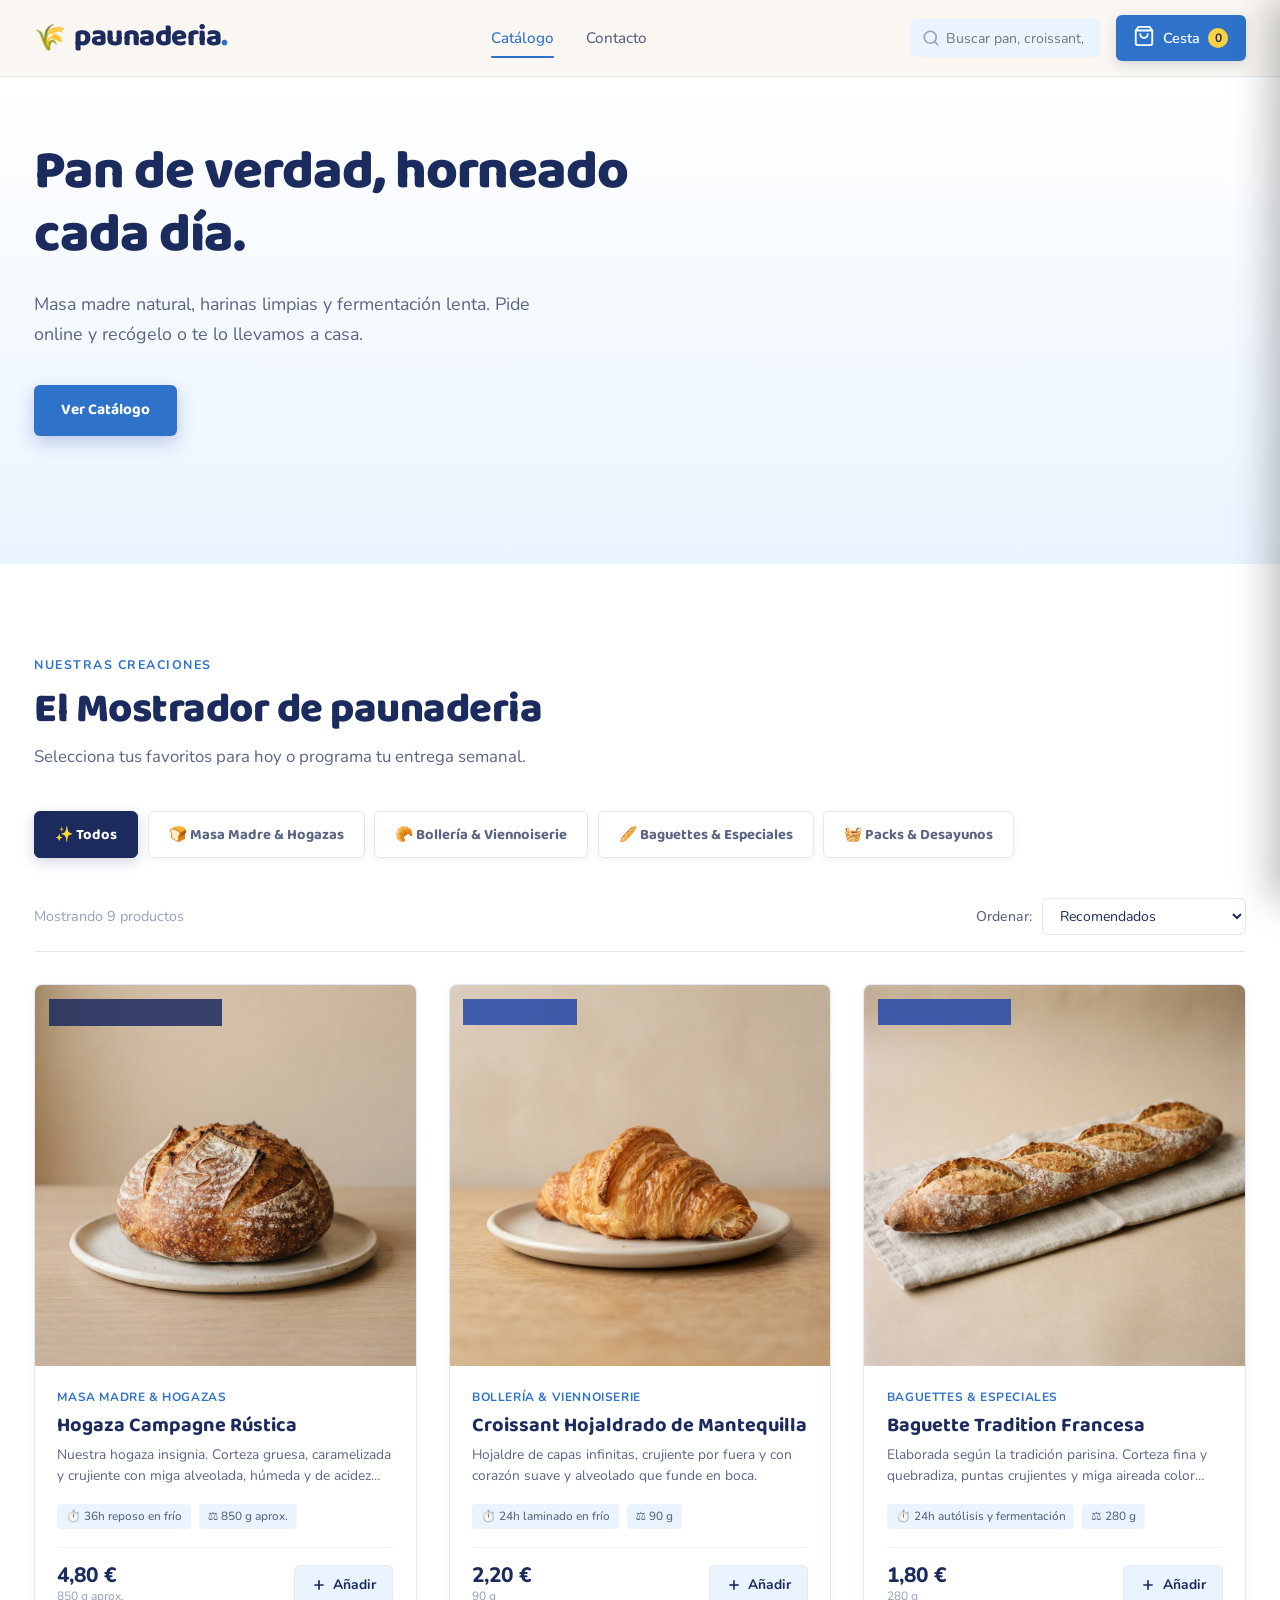
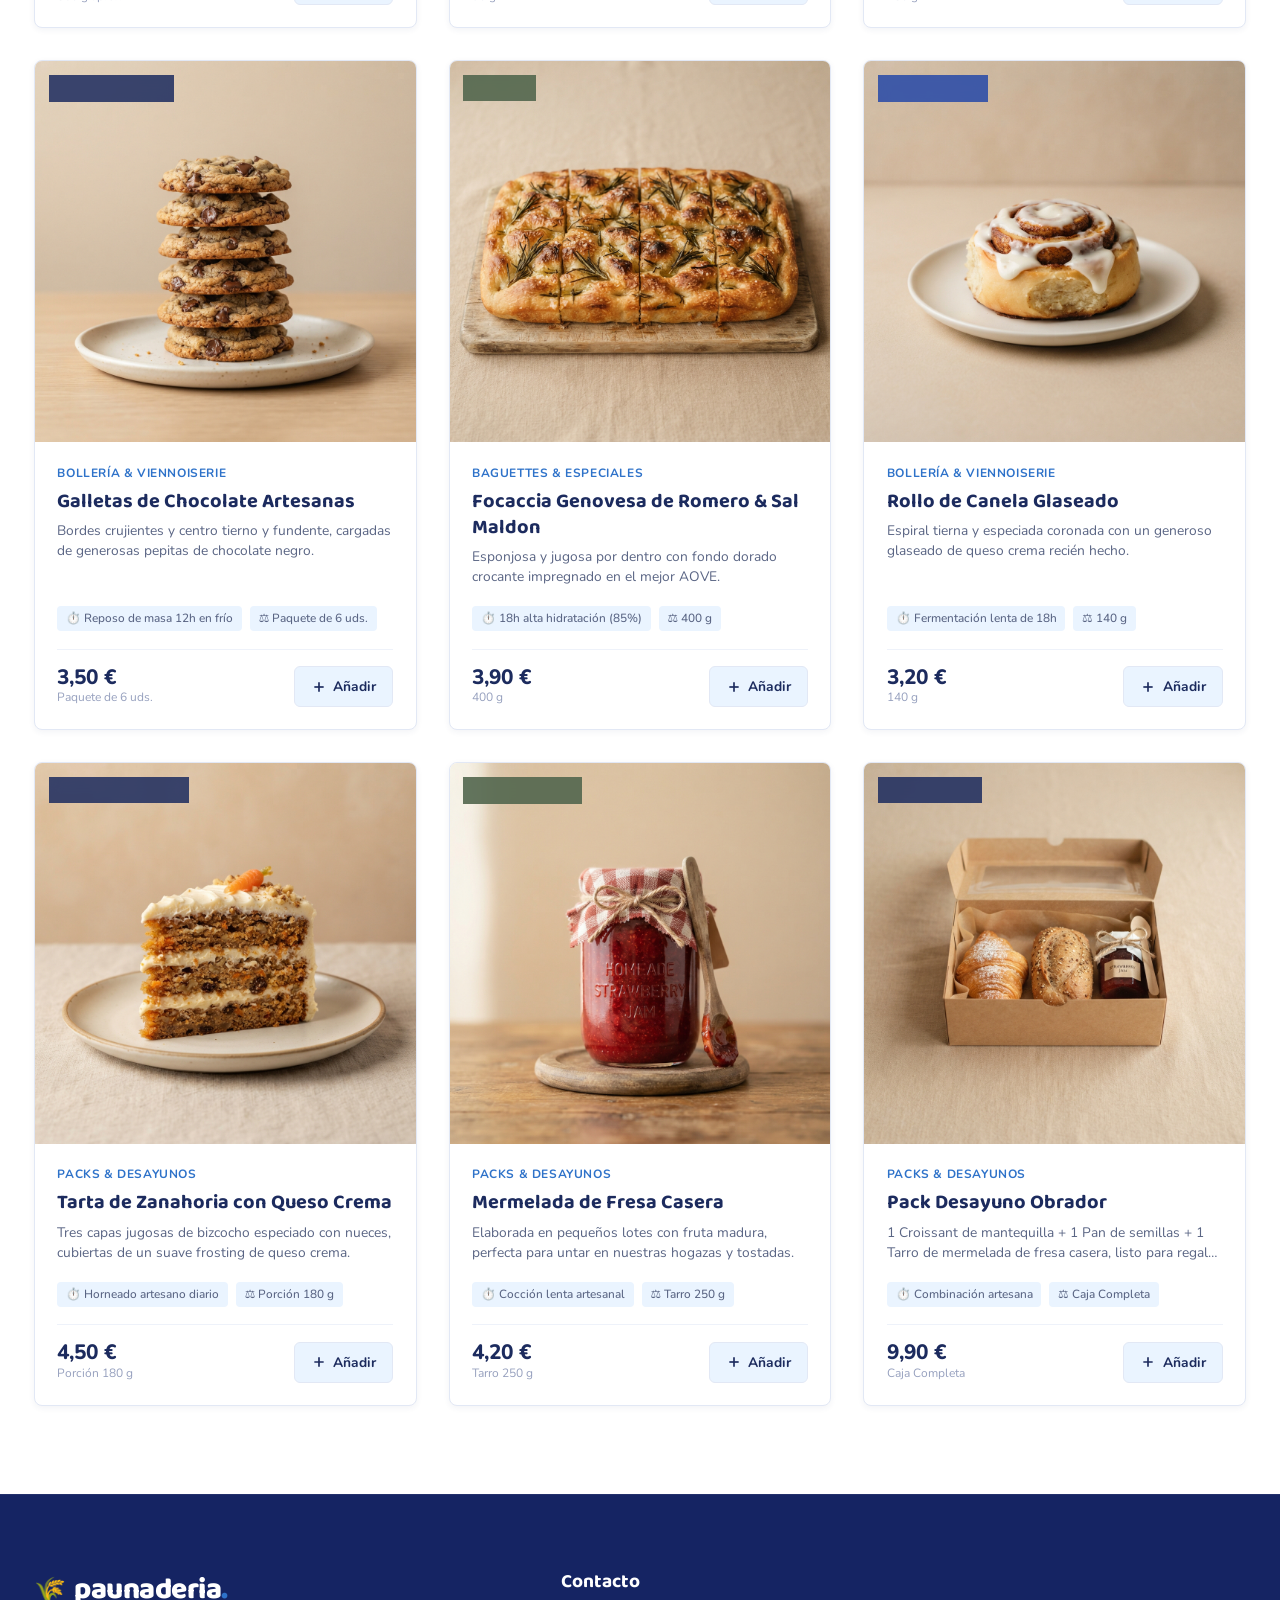
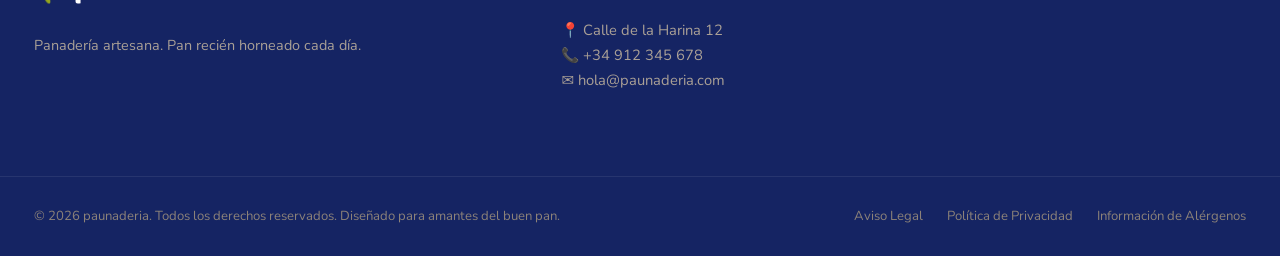
==== index.html @ a9261e94 "Add bakery storefront with catalog, cart, and simplified blue/yellow design Co-Authored-By: Claude S" ====
<!DOCTYPE html>
<html lang="es">
<head>
  <meta charset="UTF-8">
  <meta name="viewport" content="width=device-width, initial-scale=1.0">
  <title>paunaderia | Panadería Artesanal de Masa Madre & Viennoiserie</title>
  <meta name="description" content="paunaderia: Pan de verdad fermentado lentamente durante más de 30 horas. Harinas ecológicas, masa madre viva y repostería artesana recién horneada.">
  
  <!-- Favicon SVG -->
  <link rel="icon" type="image/svg+xml" href="data:image/svg+xml,<svg xmlns='http://www.w3.org/2000/svg' viewBox='0 0 100 100'><text y='.9em' font-size='90'>🥖</text></svg>">
  
  <!-- Google Fonts: Baloo 2 (bubbly display) + Nunito (friendly body) -->
  <link rel="preconnect" href="https://fonts.googleapis.com">
  <link rel="preconnect" href="https://fonts.gstatic.com" crossorigin>
  <link href="https://fonts.googleapis.com/css2?family=Baloo+2:wght@500;600;700;800&family=Nunito:ital,wght@0,400;0,500;0,600;0,700;0,800;1,600&display=swap" rel="stylesheet">
  
  <link rel="stylesheet" href="style.css">
</head>
<body>

  <!-- Header / Navigation -->
  <header class="main-header" id="mainHeader">
    <div class="container nav-container">
      <a href="#" class="brand-logo" aria-label="Inicio paunaderia">
        <span class="logo-mark">🌾</span>
        <span class="logo-text">paunaderia<span class="dot">.</span></span>
      </a>

      <nav class="nav-links" id="navLinks">
        <a href="#catalogo" class="nav-link active">Catálogo</a>
        <a href="#contacto" class="nav-link">Contacto</a>
      </nav>

      <div class="nav-actions">
        <!-- Live search bar toggle -->
        <div class="search-box">
          <input type="text" id="searchInput" placeholder="Buscar pan, croissant, centeno..." aria-label="Buscar producto">
          <button class="search-btn" id="searchBtn" aria-label="Buscar">
            <svg width="18" height="18" viewBox="0 0 24 24" fill="none" stroke="currentColor" stroke-width="2.2" stroke-linecap="round" stroke-linejoin="round"><circle cx="11" cy="11" r="8"></circle><line x1="21" y1="21" x2="16.65" y2="16.65"></line></svg>
          </button>
        </div>

        <!-- Cart Button with Animated Counter -->
        <button class="cart-trigger" id="cartTrigger" aria-label="Ver carrito">
          <span class="cart-icon">
            <svg width="22" height="22" viewBox="0 0 24 24" fill="none" stroke="currentColor" stroke-width="2" stroke-linecap="round" stroke-linejoin="round">
              <path d="M6 2L3 6v14a2 2 0 0 0 2 2h14a2 2 0 0 0 2-2V6l-3-4z"></path>
              <line x1="3" y1="6" x2="21" y2="6"></line>
              <path d="M16 10a4 4 0 0 1-8 0"></path>
            </svg>
          </span>
          <span class="cart-label">Cesta</span>
          <span class="cart-counter" id="cartCount">0</span>
        </button>

        <!-- Mobile hamburger toggle -->
        <button class="mobile-menu-btn" id="mobileMenuBtn" aria-label="Abrir menú de navegación">
          <span></span><span></span><span></span>
        </button>
      </div>
    </div>
  </header>

  <!-- Hero Section -->
  <section class="hero-section">
    <div class="container hero-container">
      <div class="hero-content">
        <h1 class="hero-title">Pan de verdad, horneado cada día.</h1>
        <p class="hero-subtitle">
          Masa madre natural, harinas limpias y fermentación lenta. Pide online y recógelo o te lo llevamos a casa.
        </p>
        <div class="hero-cta-group">
          <a href="#catalogo" class="btn btn-primary">
            <span>Ver Catálogo</span>
          </a>
        </div>
      </div>
    </div>
  </section>

  <!-- Catalog Section -->
  <section class="catalog-section" id="catalogo">
    <div class="container">
      <div class="section-header">
        <div class="section-tag">Nuestras Creaciones</div>
        <h2 class="section-title">El Mostrador de paunaderia</h2>
        <p class="section-subtitle">Selecciona tus favoritos para hoy o programa tu entrega semanal.</p>
      </div>

      <!-- Categories Filter Tabs -->
      <div class="category-tabs" id="categoryTabs">
        <button class="tab-btn active" data-category="todos">
          <span>✨ Todos</span>
        </button>
        <button class="tab-btn" data-category="masa-madre">
          <span>🍞 Masa Madre & Hogazas</span>
        </button>
        <button class="tab-btn" data-category="viennoiserie">
          <span>🥐 Bollería & Viennoiserie</span>
        </button>
        <button class="tab-btn" data-category="especiales">
          <span>🥖 Baguettes & Especiales</span>
        </button>
        <button class="tab-btn" data-category="packs">
          <span>🧺 Packs & Desayunos</span>
        </button>
      </div>

      <!-- Active Filters / Results summary -->
      <div class="catalog-status-bar">
        <span id="resultsCount">Mostrando todos los productos</span>
        <div class="catalog-controls">
          <label for="sortSelect" class="sort-label">Ordenar:</label>
          <select id="sortSelect" class="sort-select">
            <option value="destacados">Recomendados</option>
            <option value="precio-menor">Precio: Menor a Mayor</option>
            <option value="precio-mayor">Precio: Mayor a Menor</option>
            <option value="popular">Más Populares</option>
          </select>
        </div>
      </div>

      <!-- Products Grid -->
      <div class="products-grid" id="productsGrid">
        <!-- Rendered dynamically by app.js -->
      </div>

      <!-- Empty State (hidden by default) -->
      <div class="empty-state" id="emptyState" style="display: none;">
        <div class="empty-icon">🔍</div>
        <h3>No encontramos panes con ese criterio</h3>
        <p>Prueba con otra palabra o limpia los filtros para ver todo nuestro mostrador.</p>
        <button class="btn btn-outline" id="resetFiltersBtn">Ver todo el catálogo</button>
      </div>
    </div>
  </section>

  <!-- Contact & Location Footer -->
  <footer class="main-footer" id="contacto">
    <div class="container footer-grid">
      <div class="footer-col brand-col">
        <a href="#" class="brand-logo footer-logo">
          <span class="logo-mark">🌾</span>
          <span class="logo-text">paunaderia<span class="dot">.</span></span>
        </a>
        <p class="footer-bio">
          Panadería artesana. Pan recién horneado cada día.
        </p>
      </div>

      <div class="footer-col">
        <h4 class="footer-heading">Contacto</h4>
        <p class="address-text">
          📍 Calle de la Harina 12<br>
          📞 +34 912 345 678<br>
          ✉️ hola@paunaderia.com
        </p>
      </div>
    </div>

    <div class="footer-bottom">
      <div class="container footer-bottom-inner">
        <p>© <span id="currentYear">2026</span> paunaderia. Todos los derechos reservados. Diseñado para amantes del buen pan.</p>
        <div class="legal-links">
          <a href="#">Aviso Legal</a>
          <a href="#">Política de Privacidad</a>
          <a href="#">Información de Alérgenos</a>
        </div>
      </div>
    </div>
  </footer>

  <!-- Slide-out Cart Drawer -->
  <div class="cart-backdrop" id="cartBackdrop"></div>
  <aside class="cart-drawer" id="cartDrawer" aria-label="Cesta de la compra">
    <div class="cart-header">
      <div class="cart-title-wrap">
        <h3 class="cart-title">Tu Cesta Artesana</h3>
        <span class="cart-subtitle" id="cartItemsSubtitle">0 productos</span>
      </div>
      <button class="cart-close-btn" id="cartCloseBtn" aria-label="Cerrar cesta">&times;</button>
    </div>

    <!-- Free Shipping Progress Bar -->
    <div class="shipping-progress-container" id="shippingProgressContainer">
      <div class="shipping-text" id="shippingText">Añade 25,00 € más para <strong>envío gratis</strong></div>
      <div class="progress-bar">
        <div class="progress-fill" id="shippingProgressFill" style="width: 0%;"></div>
      </div>
    </div>

    <!-- Cart Items Scroll Area -->
    <div class="cart-items" id="cartItemsContainer">
      <!-- Items dynamically injected -->
    </div>

    <!-- Cart Footer with Totals and Checkout -->
    <div class="cart-footer" id="cartFooter">
      <div class="cart-options">
        <label class="cart-option-label">
          <span>🔪 Preparación:</span>
          <select id="breadCutOption" class="cut-select">
            <option value="entero">Panes enteros (Mayor frescura)</option>
            <option value="rebanado">Rebanado listo para tostar</option>
          </select>
        </label>
        <label class="cart-option-label">
          <span>📅 Entrega:</span>
          <select id="deliverySlotOption" class="cut-select">
            <option value="manana-primera">Mañana: 08:00 - 10:00 h</option>
            <option value="manana-segunda">Mañana: 10:30 - 13:00 h</option>
            <option value="tarde">Tarde: 17:00 - 19:30 h</option>
            <option value="recogida">Recogida en Obrador (Sin coste)</option>
          </select>
        </label>
      </div>

      <div class="cart-summary">
        <div class="summary-line">
          <span>Subtotal</span>
          <span id="cartSubtotal">0,00 €</span>
        </div>
        <div class="summary-line">
          <span>Envío</span>
          <span id="cartShippingCost">3,50 €</span>
        </div>
        <div class="summary-line total-line">
          <span>Total</span>
          <span id="cartTotal">0,00 €</span>
        </div>
      </div>

      <button class="btn btn-primary btn-block checkout-btn" id="checkoutBtn">
        <span>Tramitar Pedido</span>
        <svg width="20" height="20" viewBox="0 0 24 24" fill="none" stroke="currentColor" stroke-width="2.5" stroke-linecap="round" stroke-linejoin="round"><path d="M5 12h14"></path><path d="m12 5 7 7-7 7"></path></svg>
      </button>

      <button class="whatsapp-order-btn" id="whatsappOrderBtn">
        <span>Pedir directamente por WhatsApp</span>
        <svg width="18" height="18" viewBox="0 0 24 24" fill="none" stroke="currentColor" stroke-width="2" stroke-linecap="round" stroke-linejoin="round"><path d="M21 11.5a8.38 8.38 0 0 1-.9 3.8 8.5 8.5 0 0 1-7.6 4.7 8.38 8.38 0 0 1-3.8-.9L3 21l1.9-5.7a8.38 8.38 0 0 1-.9-3.8 8.5 8.5 0 0 1 4.7-7.6 8.38 8.38 0 0 1 3.8-.9h.5a8.48 8.48 0 0 1 8 8v.5z"></path></svg>
      </button>
    </div>
  </aside>

  <!-- Quick View Modal for Product Details -->
  <div class="modal-backdrop" id="modalBackdrop"></div>
  <div class="product-modal" id="productModal" role="dialog" aria-modal="true" aria-labelledby="modalProductTitle">
    <button class="modal-close-btn" id="modalCloseBtn" aria-label="Cerrar">&times;</button>
    <div class="modal-body" id="modalBody">
      <!-- Injected by app.js -->
    </div>
  </div>

  <!-- Toast Notification -->
  <div class="toast-notification" id="toastNotification">
    <div class="toast-icon">✓</div>
    <div class="toast-message" id="toastMessage">Producto añadido a la cesta</div>
  </div>

  <!-- Checkout / Order Confirmation Modal -->
  <div class="checkout-modal" id="checkoutModal">
    <div class="checkout-card">
      <div class="checkout-icon">🥖</div>
      <h3 class="checkout-title">¡Reserva de Pan Confirmada!</h3>
      <p class="checkout-subtitle">Gracias por apostar por el pan artesano de verdad.</p>
      
      <div class="checkout-summary-box" id="checkoutSummaryBox">
        <!-- Injected details -->
      </div>

      <p class="checkout-note">
        Hemos enviado la orden al obrador. Empezamos el formado y horneado para tu franja horaria seleccionada.
      </p>

      <button class="btn btn-primary btn-block" id="closeCheckoutModalBtn">Seguir en la tienda</button>
    </div>
  </div>

  <script src="app.js"></script>
</body>
</html>
---- style.css ----
/* ==========================================================================
   paunaderia - Artisan Bakery E-commerce Design System
   ========================================================================== */

:root {
  /* Color Palette — BURBUN-style: royal blue + cream, bubbly & playful */
  --bg-primary: #FFFFFF;
  --bg-secondary: #EAF4FF;
  --bg-card: #FFFFFF;
  --bg-card-hover: #FAFCFF;
  --bg-dark: #2E72C9;
  --bg-dark-card: #3A82DB;

  --text-primary: #1C2B5E;
  --text-secondary: #5A6584;
  --text-muted: #96A0BE;
  --text-light: #FFFFFF;

  --accent-gold: #2E72C9;
  --accent-gold-hover: #1E5CAE;
  --accent-dark-crust: #1C2B5E;
  --accent-warm-light: #FFF4CC;
  --accent-sage: #2E72C9;
  --accent-sage-light: #EAF4FF;
  --accent-yellow: #FFD23F;

  --border-light: #E2E8F5;
  --border-subtle: #EEF2FA;

  /* Typography */
  --font-serif: 'Baloo 2', 'Nunito', system-ui, sans-serif;
  --font-sans: 'Nunito', system-ui, -apple-system, sans-serif;

  /* Shadows */
  --shadow-sm: 0 2px 6px rgba(28, 43, 94, 0.06);
  --shadow-md: 0 6px 16px rgba(28, 43, 94, 0.08);
  --shadow-lg: 0 10px 24px rgba(28, 43, 94, 0.1);
  --shadow-xl: 0 16px 36px rgba(28, 43, 94, 0.14);

  /* Radius */
  --radius-sm: 4px;
  --radius-md: 6px;
  --radius-lg: 8px;
  --radius-full: 6px;

  /* Transitions */
  --transition-fast: 0.18s ease;
  --transition-normal: 0.3s cubic-bezier(0.16, 1, 0.3, 1);
  --transition-slow: 0.5s cubic-bezier(0.16, 1, 0.3, 1);
}

/* ==========================================================================
   Reset & Global Styles
   ========================================================================== */
*, *::before, *::after {
  box-sizing: border-box;
  margin: 0;
  padding: 0;
}

html {
  scroll-behavior: smooth;
  font-size: 16px;
}

body {
  font-family: var(--font-sans);
  background-color: var(--bg-primary);
  color: var(--text-primary);
  line-height: 1.6;
  -webkit-font-smoothing: antialiased;
  -moz-osx-font-smoothing: grayscale;
  overflow-x: hidden;
}

img {
  max-width: 100%;
  height: auto;
  display: block;
}

a {
  color: inherit;
  text-decoration: none;
  transition: color var(--transition-fast);
}

button {
  font-family: inherit;
  cursor: pointer;
  border: none;
  background: none;
}

.container {
  width: 100%;
  max-width: 1260px;
  margin: 0 auto;
  padding: 0 1.5rem;
}

/* ==========================================================================
   Top Announcement Bar
   ========================================================================== */
.announcement-bar {
  background: var(--bg-dark);
  color: var(--text-light);
  font-size: 0.82rem;
  padding: 0.55rem 0;
  border-bottom: 1px solid rgba(255, 255, 255, 0.08);
}

.announcement-content {
  display: flex;
  align-items: center;
  justify-content: center;
  gap: 0.75rem;
  text-align: center;
  flex-wrap: wrap;
}

.pulse-dot {
  width: 8px;
  height: 8px;
  background-color: #48bb78;
  border-radius: 50%;
  display: inline-block;
  box-shadow: 0 0 0 0 rgba(72, 187, 120, 0.7);
  animation: pulse 2s infinite;
}

@keyframes pulse {
  0% { transform: scale(0.95); box-shadow: 0 0 0 0 rgba(72, 187, 120, 0.7); }
  70% { transform: scale(1.1); box-shadow: 0 0 0 8px rgba(72, 187, 120, 0); }
  100% { transform: scale(0.95); box-shadow: 0 0 0 0 rgba(72, 187, 120, 0); }
}

.announcement-badge {
  background: rgba(47, 79, 168, 0.25);
  color: #C9D5FF;
  font-size: 0.72rem;
  font-weight: 700;
  padding: 0.15rem 0.6rem;
  border-radius: var(--radius-full);
  letter-spacing: 0.5px;
  text-transform: uppercase;
}

/* ==========================================================================
   Main Header & Navigation
   ========================================================================== */
.main-header {
  position: sticky;
  top: 0;
  z-index: 100;
  background: rgba(250, 247, 242, 0.94);
  backdrop-filter: blur(14px);
  -webkit-backdrop-filter: blur(14px);
  border-bottom: 1px solid var(--border-light);
  transition: all var(--transition-normal);
}

.nav-container {
  display: flex;
  align-items: center;
  justify-content: space-between;
  height: 76px;
  gap: 1.5rem;
}

.brand-logo {
  display: flex;
  align-items: center;
  gap: 0.5rem;
  text-decoration: none;
}

.logo-mark {
  font-size: 1.6rem;
  line-height: 1;
}

.logo-text {
  font-family: var(--font-serif);
  font-size: 1.85rem;
  font-weight: 800;
  color: var(--text-primary);
  letter-spacing: -0.5px;
}

.logo-text .dot {
  color: var(--accent-gold);
}

.nav-links {
  display: flex;
  align-items: center;
  gap: 2rem;
}

.nav-link {
  font-size: 0.95rem;
  font-weight: 500;
  color: var(--text-secondary);
  position: relative;
  padding: 0.35rem 0;
}

.nav-link:hover,
.nav-link.active {
  color: var(--accent-gold);
}

.nav-link.active::after {
  content: '';
  position: absolute;
  bottom: -2px;
  left: 0;
  width: 100%;
  height: 2px;
  background-color: var(--accent-gold);
  border-radius: 2px;
}

.nav-actions {
  display: flex;
  align-items: center;
  gap: 1rem;
}

.search-box {
  position: relative;
  display: flex;
  align-items: center;
}

.search-box input {
  background: var(--bg-secondary);
  border: 1px solid transparent;
  padding: 0.55rem 1rem 0.55rem 2.2rem;
  border-radius: var(--radius-full);
  font-size: 0.88rem;
  color: var(--text-primary);
  width: 190px;
  transition: all var(--transition-normal);
  font-family: inherit;
}

.search-box input:focus {
  outline: none;
  background: #fff;
  border-color: var(--accent-gold);
  width: 250px;
  box-shadow: 0 0 0 3px rgba(47, 79, 168, 0.12);
}

.search-btn {
  position: absolute;
  left: 0.75rem;
  color: var(--text-muted);
  display: flex;
  align-items: center;
  pointer-events: none;
}

/* Cart Trigger Button */
.cart-trigger {
  display: flex;
  align-items: center;
  gap: 0.5rem;
  background: var(--bg-dark);
  color: var(--text-light);
  padding: 0.6rem 1.1rem;
  border-radius: var(--radius-full);
  font-weight: 600;
  font-size: 0.9rem;
  transition: all var(--transition-normal);
  box-shadow: 0 4px 12px rgba(28, 43, 94, 0.15);
}

.cart-trigger:hover {
  background: var(--accent-gold);
  transform: translateY(-1px);
  box-shadow: 0 6px 16px rgba(47, 79, 168, 0.25);
}

.cart-counter {
  background: var(--accent-yellow);
  color: var(--text-primary);
  font-size: 0.75rem;
  font-weight: 700;
  min-width: 20px;
  height: 20px;
  padding: 0 5px;
  border-radius: 10px;
  display: inline-flex;
  align-items: center;
  justify-content: center;
  transition: transform var(--transition-fast);
}

.cart-trigger:hover .cart-counter {
  background: #fff;
  color: var(--accent-gold);
}

.cart-counter.bump {
  animation: counterBump 0.3s ease;
}

@keyframes counterBump {
  0% { transform: scale(1); }
  50% { transform: scale(1.4); }
  100% { transform: scale(1); }
}

.mobile-menu-btn {
  display: none;
  flex-direction: column;
  gap: 5px;
  padding: 6px;
}

.mobile-menu-btn span {
  width: 22px;
  height: 2px;
  background: var(--text-primary);
  border-radius: 2px;
  transition: 0.3s;
}

/* ==========================================================================
   Buttons
   ========================================================================== */
.btn {
  display: inline-flex;
  align-items: center;
  justify-content: center;
  gap: 0.6rem;
  padding: 0.85rem 1.7rem;
  border-radius: var(--radius-full);
  font-family: var(--font-serif);
  font-weight: 700;
  font-size: 0.96rem;
  transition: all var(--transition-normal);
  text-align: center;
}

.btn-primary {
  background: var(--accent-gold);
  color: #fff;
  box-shadow: 0 6px 18px rgba(47, 79, 168, 0.28);
}

.btn-primary:hover {
  background: var(--accent-gold-hover);
  transform: translateY(-2px);
  box-shadow: 0 10px 24px rgba(47, 79, 168, 0.35);
  color: #fff;
}

.btn-outline {
  background: transparent;
  color: var(--text-primary);
  border: 1.5px solid var(--border-light);
}

.btn-outline:hover {
  border-color: var(--text-primary);
  background: rgba(28, 43, 94, 0.04);
}

.btn-block {
  width: 100%;
}

/* ==========================================================================
   Hero Section
   ========================================================================== */
.hero-section {
  position: relative;
  padding: 4rem 0 5rem;
  background: linear-gradient(180deg, var(--bg-primary) 0%, var(--bg-secondary) 100%);
  overflow: hidden;
}


.hero-container {
  display: grid;
  grid-template-columns: 1.15fr 0.85fr;
  align-items: center;
  gap: 3.5rem;
  position: relative;
  z-index: 2;
}

.hero-badge {
  display: inline-flex;
  align-items: center;
  gap: 0.5rem;
  background: var(--accent-warm-light);
  color: var(--accent-dark-crust);
  border: 1px solid rgba(47, 79, 168, 0.25);
  padding: 0.35rem 0.9rem;
  border-radius: var(--radius-full);
  font-size: 0.82rem;
  font-weight: 700;
  margin-bottom: 1.5rem;
}

.hero-title {
  font-family: var(--font-serif);
  font-size: 3.4rem;
  font-weight: 800;
  line-height: 1.15;
  color: var(--text-primary);
  margin-bottom: 1.4rem;
  letter-spacing: -1px;
}

.hero-subtitle {
  font-size: 1.12rem;
  color: var(--text-secondary);
  line-height: 1.7;
  margin-bottom: 2.2rem;
  max-width: 540px;
}

.hero-cta-group {
  display: flex;
  gap: 1rem;
  margin-bottom: 3rem;
  flex-wrap: wrap;
}

.hero-stats {
  display: flex;
  align-items: center;
  gap: 1.8rem;
  padding-top: 1.5rem;
  border-top: 1px solid var(--border-light);
}

.stat-item {
  display: flex;
  flex-direction: column;
}

.stat-number {
  font-family: var(--font-serif);
  font-size: 1.75rem;
  font-weight: 800;
  color: var(--accent-gold);
  line-height: 1.1;
}

.stat-desc {
  font-size: 0.78rem;
  color: var(--text-secondary);
  font-weight: 600;
  text-transform: uppercase;
  letter-spacing: 0.5px;
}

.stat-divider {
  width: 1px;
  height: 34px;
  background-color: var(--border-light);
}

/* Featured Card in Hero */
.hero-featured-card {
  background: var(--bg-card);
  border-radius: var(--radius-lg);
  overflow: hidden;
  box-shadow: var(--shadow-xl);
  border: 1px solid var(--border-light);
  transition: transform var(--transition-normal);
}

.hero-featured-card:hover {
  transform: translateY(-4px);
}

.featured-img-wrap {
  position: relative;
  height: 320px;
  overflow: hidden;
}

.featured-img {
  width: 100%;
  height: 100%;
  object-fit: cover;
  transition: transform var(--transition-slow);
}

.hero-featured-card:hover .featured-img {
  transform: scale(1.04);
}

.featured-tag {
  position: absolute;
  top: 1rem;
  left: 1rem;
  background: rgba(28, 43, 94, 0.85);
  color: #fff;
  backdrop-filter: blur(8px);
  padding: 0.35rem 0.85rem;
  border-radius: var(--radius-full);
  font-size: 0.75rem;
  font-weight: 700;
  letter-spacing: 0.5px;
}

.featured-card-body {
  padding: 1.5rem 1.75rem;
}

.featured-meta {
  display: flex;
  align-items: center;
  gap: 0.5rem;
  margin-bottom: 0.5rem;
}

.stars {
  color: #EAB308;
  font-size: 0.95rem;
  letter-spacing: 2px;
}

.reviews-count {
  font-size: 0.82rem;
  color: var(--text-muted);
  font-weight: 600;
}

.featured-card-body h3 {
  font-family: var(--font-serif);
  font-size: 1.3rem;
  margin-bottom: 0.4rem;
  color: var(--text-primary);
}

.featured-card-body p {
  font-size: 0.9rem;
  color: var(--text-secondary);
}

/* ==========================================================================
   Pillars Section
   ========================================================================== */
.pillars-section {
  padding: 3rem 0;
  background: #fff;
  border-bottom: 1px solid var(--border-light);
}

.pillars-grid {
  display: grid;
  grid-template-columns: repeat(4, 1fr);
  gap: 2rem;
}

.pillar-card {
  display: flex;
  flex-direction: column;
  padding: 1rem;
  border-radius: var(--radius-md);
  transition: transform var(--transition-fast);
}

.pillar-card:hover {
  transform: translateY(-2px);
}

.pillar-icon {
  font-size: 2rem;
  margin-bottom: 0.85rem;
}

.pillar-card h4 {
  font-family: var(--font-serif);
  font-size: 1.15rem;
  margin-bottom: 0.4rem;
  color: var(--text-primary);
}

.pillar-card p {
  font-size: 0.88rem;
  color: var(--text-secondary);
  line-height: 1.55;
}

/* ==========================================================================
   Catalog Section
   ========================================================================== */
.catalog-section {
  padding: 5.5rem 0;
  background-color: var(--bg-primary);
}

.section-header {
  margin-bottom: 2.5rem;
}

.section-header.center {
  text-align: center;
}

.section-tag {
  display: inline-block;
  font-size: 0.78rem;
  font-weight: 700;
  text-transform: uppercase;
  letter-spacing: 1.5px;
  color: var(--accent-gold);
  margin-bottom: 0.6rem;
}

.section-tag.light {
  color: #C9D5FF;
}

.section-title {
  font-family: var(--font-serif);
  font-size: 2.6rem;
  font-weight: 800;
  color: var(--text-primary);
  line-height: 1.2;
  margin-bottom: 0.6rem;
  letter-spacing: -0.5px;
}

.section-title.light {
  color: #fff;
}

.section-subtitle {
  font-size: 1.05rem;
  color: var(--text-secondary);
}

.section-subtitle.light {
  color: #D1C5B8;
}

/* Category Filter Tabs */
.category-tabs {
  display: flex;
  gap: 0.6rem;
  flex-wrap: wrap;
  margin-bottom: 2rem;
  padding-bottom: 0.5rem;
}

.tab-btn {
  display: inline-flex;
  align-items: center;
  gap: 0.4rem;
  padding: 0.65rem 1.25rem;
  border-radius: var(--radius-full);
  background: var(--bg-card);
  color: var(--text-secondary);
  font-family: var(--font-serif);
  font-weight: 700;
  font-size: 0.92rem;
  border: 1px solid var(--border-light);
  transition: all var(--transition-normal);
  box-shadow: var(--shadow-sm);
}

.tab-btn:hover {
  color: var(--accent-gold);
  border-color: var(--accent-gold);
  transform: translateY(-1px);
}

.tab-btn.active {
  background: var(--text-primary);
  color: #fff;
  border-color: var(--text-primary);
  box-shadow: 0 4px 14px rgba(28, 43, 94, 0.2);
}

/* Status Bar & Controls */
.catalog-status-bar {
  display: flex;
  align-items: center;
  justify-content: space-between;
  margin-bottom: 2rem;
  padding-bottom: 1rem;
  border-bottom: 1px solid var(--border-light);
  font-size: 0.9rem;
  color: var(--text-muted);
}

.catalog-controls {
  display: flex;
  align-items: center;
  gap: 0.6rem;
}

.sort-label {
  font-size: 0.88rem;
  color: var(--text-secondary);
  font-weight: 500;
}

.sort-select {
  padding: 0.45rem 1.8rem 0.45rem 0.85rem;
  border-radius: var(--radius-md);
  border: 1px solid var(--border-light);
  background: #fff;
  color: var(--text-primary);
  font-family: inherit;
  font-size: 0.88rem;
  cursor: pointer;
  outline: none;
}

.sort-select:focus {
  border-color: var(--accent-gold);
}

/* Products Grid */
.products-grid {
  display: grid;
  grid-template-columns: repeat(auto-fill, minmax(280px, 1fr));
  gap: 2rem;
}

/* Individual Product Card */
.product-card {
  background: var(--bg-card);
  border-radius: var(--radius-lg);
  overflow: hidden;
  border: 1px solid var(--border-light);
  box-shadow: var(--shadow-sm);
  display: flex;
  flex-direction: column;
  transition: all var(--transition-normal);
  position: relative;
}

.product-card:hover {
  transform: translateY(-5px);
  box-shadow: var(--shadow-lg);
  border-color: rgba(47, 79, 168, 0.35);
}

.product-thumb-wrap {
  position: relative;
  width: 100%;
  aspect-ratio: 1 / 1;
  background: linear-gradient(135deg, #F9F4EB 0%, #EFE5D7 100%);
  overflow: hidden;
  cursor: pointer;
}

.product-thumb {
  width: 100%;
  height: 100%;
  object-fit: cover;
  transition: transform var(--transition-slow);
}

.product-card:hover .product-thumb {
  transform: scale(1.06);
}

/* Elegant Placeholder for products without uploaded images yet */
.placeholder-thumb {
  width: 100%;
  height: 100%;
  display: flex;
  flex-direction: column;
  align-items: center;
  justify-content: center;
  padding: 1.5rem;
  text-align: center;
  background: linear-gradient(135deg, #F8EFE1 0%, #EBDBC7 100%);
  position: relative;
}

.placeholder-icon {
  font-size: 3.5rem;
  margin-bottom: 0.5rem;
  filter: drop-shadow(0 4px 10px rgba(0,0,0,0.08));
}

.placeholder-badge {
  font-size: 0.72rem;
  font-weight: 700;
  text-transform: uppercase;
  letter-spacing: 0.6px;
  color: var(--accent-dark-crust);
  background: rgba(255, 255, 255, 0.7);
  backdrop-filter: blur(4px);
  padding: 0.25rem 0.7rem;
  border-radius: var(--radius-full);
}

/* Badges on images */
.product-badges {
  position: absolute;
  top: 0.85rem;
  left: 0.85rem;
  display: flex;
  flex-direction: column;
  gap: 0.35rem;
  z-index: 2;
}

.badge {
  font-size: 0.72rem;
  font-weight: 700;
  padding: 0.25rem 0.65rem;
  border-radius: var(--radius-full);
  letter-spacing: 0.4px;
  text-transform: uppercase;
  backdrop-filter: blur(6px);
}

.badge-fermentation {
  background: rgba(47, 79, 168, 0.9);
  color: #fff;
}

.badge-highlight {
  background: rgba(28, 43, 94, 0.85);
  color: #fff;
}

.badge-vegan {
  background: rgba(83, 103, 78, 0.9);
  color: #fff;
}

/* Quick View trigger icon */
.quick-view-btn {
  position: absolute;
  bottom: 0.85rem;
  right: 0.85rem;
  background: rgba(255, 255, 255, 0.9);
  backdrop-filter: blur(6px);
  color: var(--text-primary);
  width: 36px;
  height: 36px;
  border-radius: 50%;
  display: flex;
  align-items: center;
  justify-content: center;
  opacity: 0;
  transform: translateY(6px);
  transition: all var(--transition-fast);
  box-shadow: 0 4px 10px rgba(0,0,0,0.12);
}

.product-card:hover .quick-view-btn {
  opacity: 1;
  transform: translateY(0);
}

.quick-view-btn:hover {
  background: var(--accent-gold);
  color: #fff;
}

.product-details {
  padding: 1.35rem 1.4rem;
  display: flex;
  flex-direction: column;
  flex-grow: 1;
}

.product-category-name {
  font-size: 0.75rem;
  font-weight: 700;
  text-transform: uppercase;
  letter-spacing: 0.6px;
  color: var(--accent-gold);
  margin-bottom: 0.3rem;
}

.product-title {
  font-family: var(--font-serif);
  font-size: 1.25rem;
  font-weight: 700;
  color: var(--text-primary);
  margin-bottom: 0.45rem;
  line-height: 1.3;
}

.product-description {
  font-size: 0.86rem;
  color: var(--text-secondary);
  line-height: 1.5;
  margin-bottom: 1.1rem;
  flex-grow: 1;
  display: -webkit-box;
  -webkit-line-clamp: 2;
  -webkit-box-orient: vertical;
  overflow: hidden;
}

.product-meta-tags {
  display: flex;
  gap: 0.5rem;
  margin-bottom: 1.1rem;
  flex-wrap: wrap;
}

.meta-pill {
  font-size: 0.74rem;
  background: var(--bg-secondary);
  color: var(--text-secondary);
  padding: 0.2rem 0.55rem;
  border-radius: 4px;
  font-weight: 500;
}

.product-footer-row {
  display: flex;
  align-items: center;
  justify-content: space-between;
  gap: 0.75rem;
  padding-top: 1rem;
  border-top: 1px solid var(--border-subtle);
  margin-top: auto;
}

.product-price-wrap {
  display: flex;
  flex-direction: column;
}

.product-price {
  font-size: 1.3rem;
  font-weight: 800;
  color: var(--text-primary);
  line-height: 1.1;
}

.product-weight {
  font-size: 0.75rem;
  color: var(--text-muted);
}

.add-cart-btn {
  background: var(--bg-secondary);
  color: var(--text-primary);
  border: 1px solid var(--border-light);
  padding: 0.6rem 1rem;
  border-radius: var(--radius-full);
  font-size: 0.86rem;
  font-weight: 700;
  display: inline-flex;
  align-items: center;
  gap: 0.4rem;
  transition: all var(--transition-fast);
}

.add-cart-btn:hover {
  background: var(--accent-gold);
  border-color: var(--accent-gold);
  color: #fff;
  transform: translateY(-1px);
  box-shadow: 0 4px 12px rgba(47, 79, 168, 0.25);
}

/* Empty State */
.empty-state {
  text-align: center;
  padding: 4rem 2rem;
  background: #fff;
  border-radius: var(--radius-lg);
  border: 1px dashed var(--border-light);
  margin-top: 2rem;
}

.empty-icon {
  font-size: 3rem;
  margin-bottom: 1rem;
}

.empty-state h3 {
  font-family: var(--font-serif);
  font-size: 1.5rem;
  margin-bottom: 0.5rem;
}

.empty-state p {
  color: var(--text-secondary);
  margin-bottom: 1.5rem;
}

/* ==========================================================================
   Process Section
   ========================================================================== */
.process-section {
  padding: 5.5rem 0;
  background: var(--bg-dark);
  color: #fff;
}

.process-steps {
  display: grid;
  grid-template-columns: repeat(3, 1fr);
  gap: 2.5rem;
  margin-top: 3.5rem;
}

.step-card {
  background: var(--bg-dark-card);
  padding: 2.2rem;
  border-radius: var(--radius-lg);
  border: 1px solid rgba(255, 255, 255, 0.08);
  position: relative;
  transition: transform var(--transition-normal);
}

.step-card:hover {
  transform: translateY(-4px);
  border-color: rgba(47, 79, 168, 0.4);
}

.step-number {
  font-family: var(--font-serif);
  font-size: 2.5rem;
  font-weight: 800;
  color: rgba(47, 79, 168, 0.35);
  line-height: 1;
  margin-bottom: 0.75rem;
}

.step-icon {
  font-size: 2.2rem;
  margin-bottom: 1rem;
}

.step-card h3 {
  font-family: var(--font-serif);
  font-size: 1.35rem;
  margin-bottom: 0.75rem;
  color: #fff;
}

.step-card p {
  font-size: 0.92rem;
  color: #C8BFB6;
  line-height: 1.6;
}

/* ==========================================================================
   Story / Atelier Section
   ========================================================================== */
.story-section {
  padding: 5.5rem 0;
  background: #fff;
}

.story-grid {
  display: grid;
  grid-template-columns: 0.9fr 1.1fr;
  align-items: center;
  gap: 4rem;
}

.story-image-wrap {
  position: relative;
  border-radius: var(--radius-lg);
  overflow: hidden;
  box-shadow: var(--shadow-xl);
}

.story-img {
  width: 100%;
  height: 460px;
  object-fit: cover;
}

.story-floating-badge {
  position: absolute;
  bottom: 2rem;
  right: 2rem;
  background: rgba(28, 43, 94, 0.9);
  backdrop-filter: blur(10px);
  color: #fff;
  padding: 1.2rem 1.6rem;
  border-radius: var(--radius-md);
  text-align: center;
  box-shadow: var(--shadow-lg);
  border: 1px solid rgba(255, 255, 255, 0.1);
}

.badge-big {
  font-family: var(--font-serif);
  font-size: 2.2rem;
  font-weight: 800;
  color: var(--accent-gold);
  display: block;
  line-height: 1;
}

.badge-sub {
  font-size: 0.78rem;
  font-weight: 600;
  letter-spacing: 0.5px;
  text-transform: uppercase;
}

.story-lead {
  font-size: 1.15rem;
  line-height: 1.7;
  color: var(--text-primary);
  margin-bottom: 1.25rem;
}

.story-content p {
  color: var(--text-secondary);
  line-height: 1.7;
  margin-bottom: 1.5rem;
}

.story-highlights {
  display: flex;
  flex-direction: column;
  gap: 1.2rem;
  margin-top: 2rem;
}

.highlight-item {
  display: flex;
  align-items: flex-start;
  gap: 1rem;
}

.hl-icon {
  background: var(--accent-warm-light);
  color: var(--accent-gold);
  width: 28px;
  height: 28px;
  border-radius: 50%;
  display: flex;
  align-items: center;
  justify-content: center;
  font-weight: 800;
  font-size: 0.9rem;
  flex-shrink: 0;
  margin-top: 2px;
}

.highlight-item strong {
  display: block;
  font-size: 0.98rem;
  margin-bottom: 0.15rem;
  color: var(--text-primary);
}

.highlight-item p {
  font-size: 0.88rem;
  margin-bottom: 0;
}

/* ==========================================================================
   Newsletter Section
   ========================================================================== */
.newsletter-section {
  padding: 3rem 0;
  background: var(--bg-primary);
}

.newsletter-box {
  background: linear-gradient(135deg, var(--bg-dark) 0%, #17277A 100%);
  color: #fff;
  border-radius: var(--radius-lg);
  padding: 3rem 3.5rem;
  display: flex;
  align-items: center;
  justify-content: space-between;
  gap: 2.5rem;
  box-shadow: var(--shadow-lg);
}

.newsletter-info {
  display: flex;
  align-items: flex-start;
  gap: 1.5rem;
  max-width: 620px;
}

.newsletter-icon {
  font-size: 2.8rem;
  line-height: 1;
}

.newsletter-info h3 {
  font-family: var(--font-serif);
  font-size: 1.55rem;
  margin-bottom: 0.5rem;
  color: #fff;
}

.newsletter-info p {
  font-size: 0.92rem;
  color: #D3C8BE;
  line-height: 1.55;
}

.newsletter-form {
  display: flex;
  gap: 0.75rem;
  min-width: 380px;
}

.newsletter-form input {
  flex-grow: 1;
  padding: 0.85rem 1.25rem;
  border-radius: var(--radius-full);
  border: 1px solid rgba(255, 255, 255, 0.2);
  background: rgba(255, 255, 255, 0.08);
  color: #fff;
  font-size: 0.92rem;
  font-family: inherit;
  outline: none;
}

.newsletter-form input:focus {
  background: rgba(255, 255, 255, 0.14);
  border-color: var(--accent-gold);
}

/* ==========================================================================
   Footer
   ========================================================================== */
.main-footer {
  background: #152463;
  color: #E2D9D0;
  padding-top: 4.5rem;
  border-top: 1px solid rgba(255, 255, 255, 0.06);
}

.footer-grid {
  display: grid;
  grid-template-columns: 1.5fr 1fr 1fr;
  gap: 3.5rem;
  padding-bottom: 4rem;
}

.footer-logo .logo-text {
  color: #fff;
}

.footer-bio {
  font-size: 0.9rem;
  line-height: 1.65;
  color: #AAA096;
  margin: 1.2rem 0 1.5rem;
  max-width: 360px;
}

.social-links {
  display: flex;
  gap: 1rem;
}

.social-links a {
  background: rgba(255, 255, 255, 0.06);
  padding: 0.45rem 0.9rem;
  border-radius: var(--radius-full);
  font-size: 0.84rem;
  font-weight: 500;
  color: #DDD4CB;
}

.social-links a:hover {
  background: var(--accent-gold);
  color: #fff;
}

.footer-heading {
  font-family: var(--font-serif);
  font-size: 1.2rem;
  color: #fff;
  margin-bottom: 1.25rem;
  position: relative;
  display: inline-block;
}

.schedule-list {
  list-style: none;
  font-size: 0.9rem;
  display: flex;
  flex-direction: column;
  gap: 0.65rem;
}

.schedule-list li {
  display: flex;
  justify-content: space-between;
  border-bottom: 1px dashed rgba(255, 255, 255, 0.08);
  padding-bottom: 0.45rem;
}

.schedule-list span {
  color: #AAA096;
}

.schedule-list strong {
  color: #fff;
}

.schedule-list em {
  color: #E58282;
  font-style: normal;
}

.address-text {
  font-size: 0.92rem;
  line-height: 1.7;
  color: #AAA096;
  margin-bottom: 1.2rem;
}

.shipping-reminder {
  background: rgba(47, 79, 168, 0.12);
  border: 1px solid rgba(47, 79, 168, 0.3);
  padding: 0.85rem 1rem;
  border-radius: var(--radius-md);
  font-size: 0.84rem;
  line-height: 1.5;
  color: #EAD0B8;
}

.footer-bottom {
  border-top: 1px solid rgba(255, 255, 255, 0.08);
  padding: 1.8rem 0;
  font-size: 0.82rem;
  color: #8C8279;
}

.footer-bottom-inner {
  display: flex;
  align-items: center;
  justify-content: space-between;
  flex-wrap: wrap;
  gap: 1rem;
}

.legal-links {
  display: flex;
  gap: 1.5rem;
}

.legal-links a:hover {
  color: #fff;
}

/* ==========================================================================
   Slide-out Cart Drawer
   ========================================================================== */
.cart-backdrop {
  position: fixed;
  inset: 0;
  background: rgba(20, 15, 12, 0.6);
  backdrop-filter: blur(4px);
  z-index: 1000;
  opacity: 0;
  pointer-events: none;
  transition: opacity var(--transition-normal);
}

.cart-backdrop.open {
  opacity: 1;
  pointer-events: auto;
}

.cart-drawer {
  position: fixed;
  top: 0;
  right: 0;
  bottom: 0;
  width: 100%;
  max-width: 440px;
  background: #fff;
  z-index: 1001;
  box-shadow: -10px 0 35px rgba(0, 0, 0, 0.25);
  display: flex;
  flex-direction: column;
  transform: translateX(100%);
  transition: transform 0.38s cubic-bezier(0.16, 1, 0.3, 1);
}

.cart-drawer.open {
  transform: translateX(0);
}

.cart-header {
  padding: 1.4rem 1.6rem;
  border-bottom: 1px solid var(--border-light);
  display: flex;
  align-items: center;
  justify-content: space-between;
  background: var(--bg-primary);
}

.cart-title {
  font-family: var(--font-serif);
  font-size: 1.35rem;
  font-weight: 800;
}

.cart-subtitle {
  font-size: 0.82rem;
  color: var(--text-muted);
}

.cart-close-btn {
  font-size: 1.8rem;
  line-height: 1;
  color: var(--text-secondary);
  width: 36px;
  height: 36px;
  border-radius: 50%;
  display: flex;
  align-items: center;
  justify-content: center;
  transition: background var(--transition-fast);
}

.cart-close-btn:hover {
  background: rgba(0, 0, 0, 0.06);
  color: var(--text-primary);
}

/* Free Shipping Progress in Drawer */
.shipping-progress-container {
  padding: 0.9rem 1.6rem;
  background: var(--accent-warm-light);
  border-bottom: 1px solid rgba(47, 79, 168, 0.15);
}

.shipping-text {
  font-size: 0.82rem;
  color: var(--accent-dark-crust);
  margin-bottom: 0.45rem;
}

.progress-bar {
  width: 100%;
  height: 6px;
  background: rgba(47, 79, 168, 0.18);
  border-radius: 3px;
  overflow: hidden;
}

.progress-fill {
  height: 100%;
  background: linear-gradient(90deg, var(--accent-gold) 0%, #48bb78 100%);
  border-radius: 3px;
  transition: width var(--transition-normal);
}

/* Cart Items List */
.cart-items {
  flex-grow: 1;
  overflow-y: auto;
  padding: 1.25rem 1.6rem;
  display: flex;
  flex-direction: column;
  gap: 1rem;
}

.cart-item {
  display: flex;
  gap: 1rem;
  padding-bottom: 1rem;
  border-bottom: 1px solid var(--border-subtle);
  position: relative;
}

.cart-item-thumb {
  width: 72px;
  height: 72px;
  border-radius: var(--radius-sm);
  background: var(--bg-secondary);
  overflow: hidden;
  flex-shrink: 0;
  display: flex;
  align-items: center;
  justify-content: center;
}

.cart-item-thumb img {
  width: 100%;
  height: 100%;
  object-fit: cover;
}

.cart-item-thumb .mini-emoji {
  font-size: 2rem;
}

.cart-item-info {
  flex-grow: 1;
  display: flex;
  flex-direction: column;
}

.cart-item-title {
  font-family: var(--font-serif);
  font-size: 1.02rem;
  font-weight: 700;
  color: var(--text-primary);
  margin-bottom: 0.2rem;
}

.cart-item-cut {
  font-size: 0.76rem;
  color: var(--accent-gold);
  font-weight: 600;
  margin-bottom: 0.4rem;
}

.cart-item-bottom {
  display: flex;
  align-items: center;
  justify-content: space-between;
  margin-top: auto;
}

.cart-item-price {
  font-weight: 700;
  font-size: 0.98rem;
  color: var(--text-primary);
}

.qty-controls {
  display: flex;
  align-items: center;
  border: 1px solid var(--border-light);
  border-radius: var(--radius-full);
  background: var(--bg-secondary);
  overflow: hidden;
}

.qty-btn {
  width: 26px;
  height: 26px;
  display: flex;
  align-items: center;
  justify-content: center;
  font-weight: 700;
  color: var(--text-primary);
  transition: background var(--transition-fast);
}

.qty-btn:hover {
  background: rgba(0, 0, 0, 0.08);
}

.qty-num {
  font-size: 0.85rem;
  font-weight: 700;
  padding: 0 0.5rem;
  min-width: 20px;
  text-align: center;
}

.remove-item-btn {
  position: absolute;
  top: 0;
  right: 0;
  color: var(--text-muted);
  font-size: 1.1rem;
  line-height: 1;
}

.remove-item-btn:hover {
  color: #e53e3e;
}

/* Empty cart in drawer */
.cart-empty-drawer {
  display: flex;
  flex-direction: column;
  align-items: center;
  justify-content: center;
  height: 100%;
  text-align: center;
  padding: 2rem;
  color: var(--text-muted);
}

.cart-empty-drawer .empty-bag-icon {
  font-size: 3.5rem;
  margin-bottom: 1rem;
}

.cart-empty-drawer h4 {
  font-family: var(--font-serif);
  font-size: 1.25rem;
  color: var(--text-primary);
  margin-bottom: 0.4rem;
}

/* Cart Footer */
.cart-footer {
  padding: 1.25rem 1.6rem 1.8rem;
  border-top: 1px solid var(--border-light);
  background: var(--bg-primary);
}

.cart-options {
  display: flex;
  flex-direction: column;
  gap: 0.6rem;
  margin-bottom: 1rem;
}

.cart-option-label {
  display: flex;
  align-items: center;
  justify-content: space-between;
  font-size: 0.82rem;
  font-weight: 600;
  color: var(--text-secondary);
}

.cut-select {
  font-size: 0.82rem;
  padding: 0.35rem 0.65rem;
  border-radius: var(--radius-sm);
  border: 1px solid var(--border-light);
  background: #fff;
  color: var(--text-primary);
  font-family: inherit;
  outline: none;
}

.cart-summary {
  display: flex;
  flex-direction: column;
  gap: 0.45rem;
  margin-bottom: 1.1rem;
  padding-top: 0.6rem;
  border-top: 1px dashed var(--border-light);
}

.summary-line {
  display: flex;
  justify-content: space-between;
  font-size: 0.88rem;
  color: var(--text-secondary);
}

.total-line {
  font-size: 1.15rem;
  font-weight: 800;
  color: var(--text-primary);
  padding-top: 0.4rem;
  border-top: 1px solid var(--border-light);
}

.checkout-btn {
  margin-bottom: 0.65rem;
}

.whatsapp-order-btn {
  width: 100%;
  background: #25D366;
  color: #fff;
  padding: 0.75rem 1rem;
  border-radius: var(--radius-full);
  font-weight: 700;
  font-size: 0.88rem;
  display: flex;
  align-items: center;
  justify-content: center;
  gap: 0.5rem;
  transition: all var(--transition-fast);
  box-shadow: 0 4px 12px rgba(37, 211, 102, 0.25);
}

.whatsapp-order-btn:hover {
  background: #20bd5a;
  transform: translateY(-1px);
}

/* ==========================================================================
   Product Modal (Quick View)
   ========================================================================== */
.modal-backdrop {
  position: fixed;
  inset: 0;
  background: rgba(20, 15, 12, 0.65);
  backdrop-filter: blur(5px);
  z-index: 1050;
  opacity: 0;
  pointer-events: none;
  transition: opacity var(--transition-normal);
}

.modal-backdrop.open {
  opacity: 1;
  pointer-events: auto;
}

.product-modal {
  position: fixed;
  top: 50%;
  left: 50%;
  transform: translate(-50%, -50%) scale(0.95);
  width: 90%;
  max-width: 760px;
  background: #fff;
  border-radius: var(--radius-lg);
  z-index: 1051;
  box-shadow: var(--shadow-xl);
  overflow: hidden;
  opacity: 0;
  pointer-events: none;
  transition: all var(--transition-normal);
}

.product-modal.open {
  opacity: 1;
  pointer-events: auto;
  transform: translate(-50%, -50%) scale(1);
}

.modal-close-btn {
  position: absolute;
  top: 1rem;
  right: 1.2rem;
  font-size: 2rem;
  color: var(--text-secondary);
  z-index: 10;
  line-height: 1;
}

.modal-close-btn:hover {
  color: var(--text-primary);
}

.modal-body {
  display: grid;
  grid-template-columns: 1fr 1fr;
  max-height: 85vh;
  overflow-y: auto;
}

.modal-img-wrap {
  background: var(--bg-secondary);
  position: relative;
  min-height: 380px;
}

.modal-img-wrap img {
  width: 100%;
  height: 100%;
  object-fit: cover;
}

.modal-details {
  padding: 2.2rem;
  display: flex;
  flex-direction: column;
}

.modal-category {
  font-size: 0.78rem;
  font-weight: 700;
  text-transform: uppercase;
  color: var(--accent-gold);
  letter-spacing: 0.8px;
  margin-bottom: 0.4rem;
}

.modal-title {
  font-family: var(--font-serif);
  font-size: 1.7rem;
  line-height: 1.2;
  margin-bottom: 0.75rem;
}

.modal-price-row {
  display: flex;
  align-items: baseline;
  gap: 0.8rem;
  margin-bottom: 1.2rem;
}

.modal-price {
  font-size: 1.6rem;
  font-weight: 800;
  color: var(--text-primary);
}

.modal-weight-label {
  color: var(--text-muted);
  font-size: 0.85rem;
}

.modal-desc {
  font-size: 0.94rem;
  color: var(--text-secondary);
  line-height: 1.65;
  margin-bottom: 1.5rem;
}

.modal-ingredients-box {
  background: var(--bg-primary);
  border-radius: var(--radius-sm);
  padding: 1rem;
  border: 1px solid var(--border-light);
  margin-bottom: 1.5rem;
  font-size: 0.84rem;
}

.modal-ingredients-box strong {
  color: var(--text-primary);
  display: block;
  margin-bottom: 0.3rem;
}

.modal-actions {
  display: flex;
  gap: 0.75rem;
  margin-top: auto;
}

/* ==========================================================================
   Checkout Confirmation Modal
   ========================================================================== */
.checkout-modal {
  position: fixed;
  inset: 0;
  background: rgba(20, 15, 12, 0.7);
  backdrop-filter: blur(5px);
  z-index: 1100;
  display: flex;
  align-items: center;
  justify-content: center;
  opacity: 0;
  pointer-events: none;
  transition: opacity var(--transition-normal);
  padding: 1.5rem;
}

.checkout-modal.open {
  opacity: 1;
  pointer-events: auto;
}

.checkout-card {
  background: #fff;
  border-radius: var(--radius-lg);
  padding: 2.5rem 2.2rem;
  max-width: 480px;
  width: 100%;
  text-align: center;
  box-shadow: var(--shadow-xl);
  transform: translateY(20px);
  transition: transform var(--transition-normal);
}

.checkout-modal.open .checkout-card {
  transform: translateY(0);
}

.checkout-icon {
  font-size: 3.5rem;
  margin-bottom: 0.8rem;
}

.checkout-title {
  font-family: var(--font-serif);
  font-size: 1.65rem;
  margin-bottom: 0.4rem;
}

.checkout-subtitle {
  color: var(--text-secondary);
  font-size: 0.92rem;
  margin-bottom: 1.5rem;
}

.checkout-summary-box {
  background: var(--bg-primary);
  border-radius: var(--radius-md);
  padding: 1.2rem;
  text-align: left;
  font-size: 0.88rem;
  margin-bottom: 1.2rem;
  border: 1px solid var(--border-light);
}

.checkout-note {
  font-size: 0.82rem;
  color: var(--text-muted);
  line-height: 1.5;
  margin-bottom: 1.5rem;
}

/* ==========================================================================
   Toast Notification
   ========================================================================== */
.toast-notification {
  position: fixed;
  bottom: 2rem;
  left: 2rem;
  background: var(--bg-dark);
  color: #fff;
  padding: 0.85rem 1.4rem;
  border-radius: var(--radius-full);
  display: flex;
  align-items: center;
  gap: 0.75rem;
  box-shadow: var(--shadow-lg);
  z-index: 2000;
  transform: translateY(120%);
  opacity: 0;
  transition: all var(--transition-normal);
  font-size: 0.9rem;
  font-weight: 500;
}

.toast-notification.show {
  transform: translateY(0);
  opacity: 1;
}

.toast-icon {
  background: var(--accent-gold);
  color: #fff;
  width: 20px;
  height: 20px;
  border-radius: 50%;
  display: flex;
  align-items: center;
  justify-content: center;
  font-size: 0.75rem;
  font-weight: 800;
}

/* ==========================================================================
   Responsive Breakpoints
   ========================================================================== */
@media (max-width: 1024px) {
  .hero-container {
    grid-template-columns: 1fr;
    gap: 3rem;
  }

  .hero-featured-card {
    max-width: 580px;
    margin: 0 auto;
  }

  .pillars-grid {
    grid-template-columns: repeat(2, 1fr);
  }

  .process-steps {
    grid-template-columns: 1fr;
  }

  .story-grid {
    grid-template-columns: 1fr;
    gap: 2.5rem;
  }

  .story-image-wrap {
    max-width: 540px;
    margin: 0 auto;
  }

  .footer-grid {
    grid-template-columns: 1fr 1fr;
  }

  .newsletter-box {
    flex-direction: column;
    text-align: center;
    padding: 2.5rem 2rem;
  }

  .newsletter-info {
    flex-direction: column;
    align-items: center;
  }

  .newsletter-form {
    width: 100%;
    min-width: unset;
  }
}

@media (max-width: 768px) {
  .nav-links {
    display: none;
  }

  .mobile-menu-btn {
    display: flex;
  }

  .hero-title {
    font-size: 2.4rem;
  }

  .pillars-grid {
    grid-template-columns: 1fr;
  }

  .footer-grid {
    grid-template-columns: 1fr;
    gap: 2.5rem;
  }

  .modal-body {
    grid-template-columns: 1fr;
  }

  .modal-img-wrap {
    min-height: 220px;
  }

  .search-box input {
    width: 140px;
  }

  .search-box input:focus {
    width: 180px;
  }

  .cart-label {
    display: none;
  }

  .cart-drawer {
    max-width: 100%;
  }
}
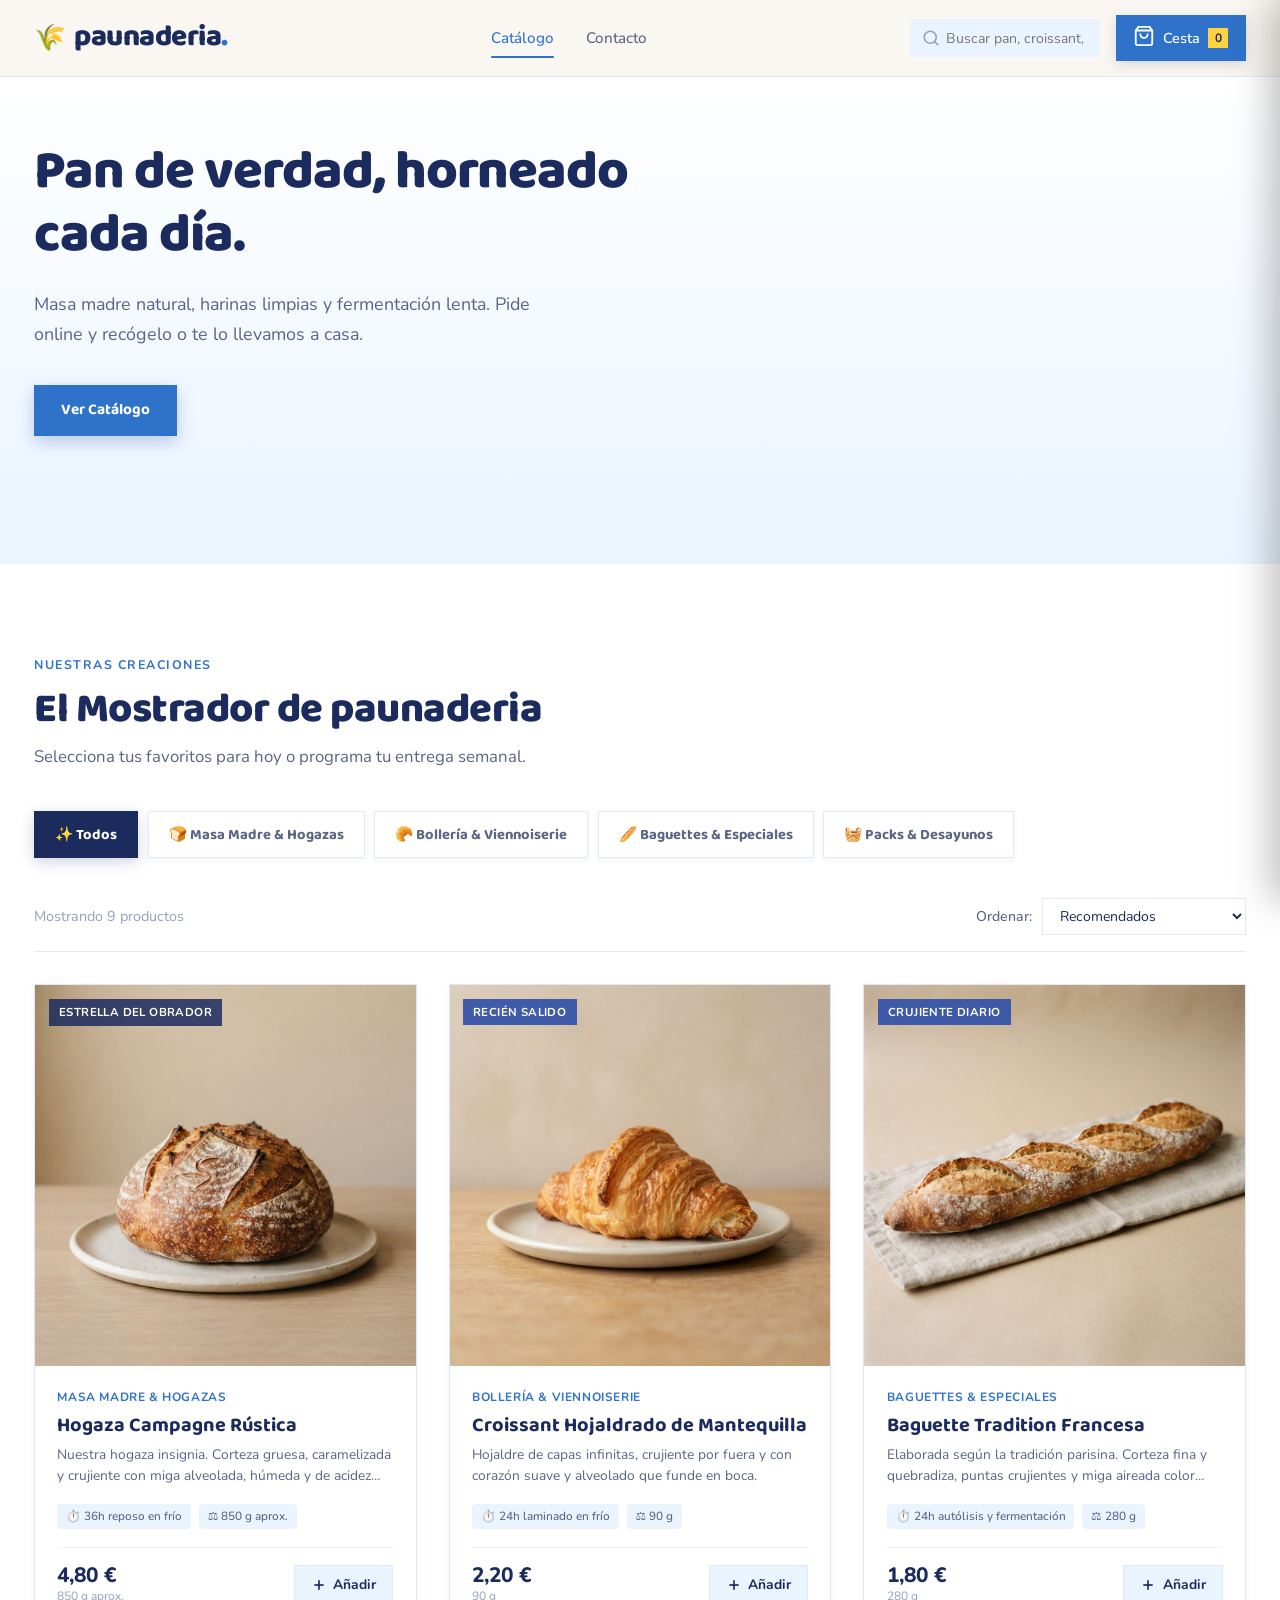
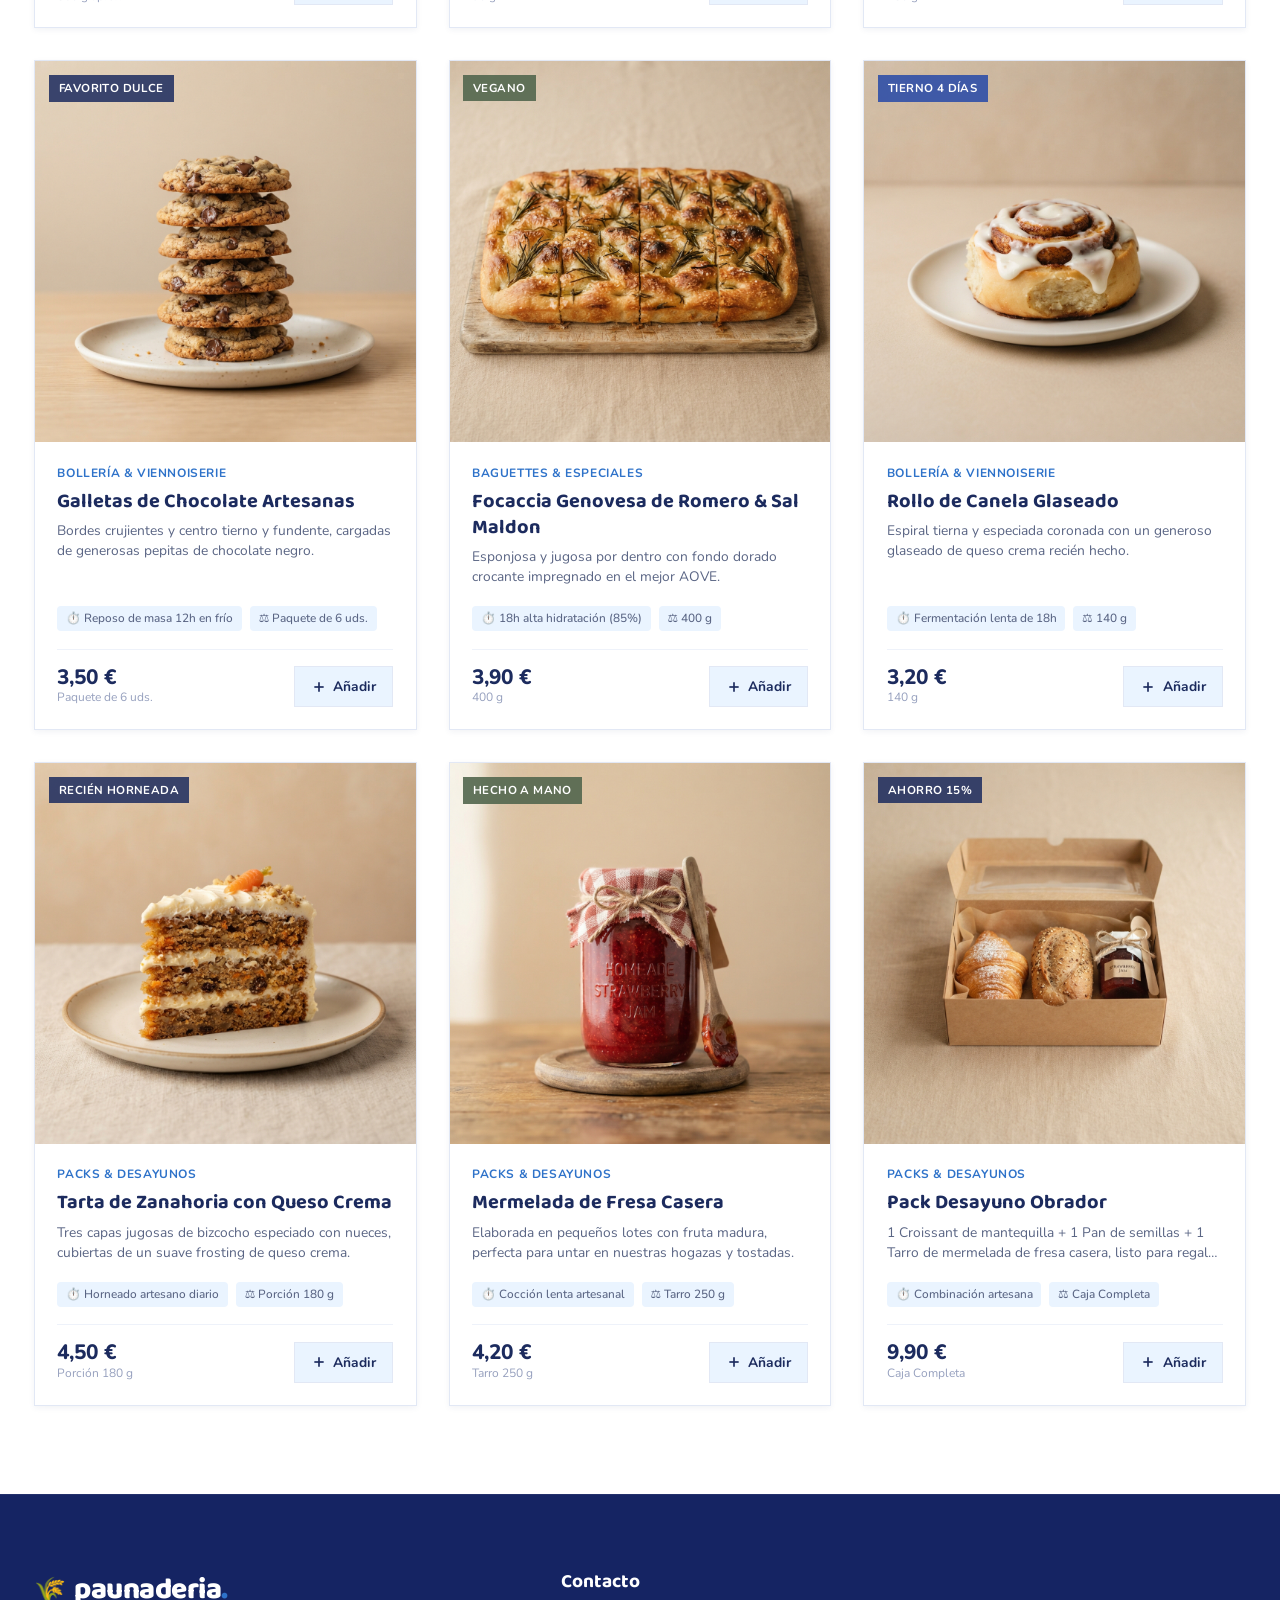
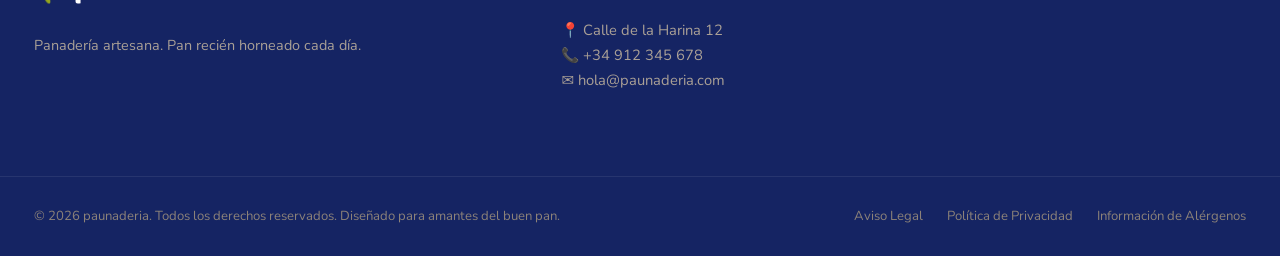
==== commit ba08088c: "Make product catalog machine-readable for scraping and AI image tools Adds schema.org Product/Offer " ====
--- a/index.html
+++ b/index.html
@@ -5,7 +5,11 @@
   <meta name="viewport" content="width=device-width, initial-scale=1.0">
   <title>paunaderia | Panadería Artesanal de Masa Madre & Viennoiserie</title>
   <meta name="description" content="paunaderia: Pan de verdad fermentado lentamente durante más de 30 horas. Harinas ecológicas, masa madre viva y repostería artesana recién horneada.">
-  
+
+  <!-- Machine-readable product feed: full catalog with image paths, prices (EUR) and descriptions,
+       for crawlers, scrapers and AI generation tools (e.g. Higgsfield) to consume directly. -->
+  <link rel="alternate" type="application/json" href="products.json" title="paunaderia product feed">
+
   <!-- Favicon SVG -->
   <link rel="icon" type="image/svg+xml" href="data:image/svg+xml,<svg xmlns='http://www.w3.org/2000/svg' viewBox='0 0 100 100'><text y='.9em' font-size='90'>🥖</text></svg>">
   
--- a/style.css
+++ b/style.css
@@ -38,10 +38,10 @@
   --shadow-xl: 0 16px 36px rgba(28, 43, 94, 0.14);
 
   /* Radius */
-  --radius-sm: 4px;
-  --radius-md: 6px;
-  --radius-lg: 8px;
-  --radius-full: 6px;
+  --radius-sm: 0px;
+  --radius-md: 0px;
+  --radius-lg: 0px;
+  --radius-full: 0px;
 
   /* Transitions */
   --transition-fast: 0.18s ease;
@@ -292,7 +292,7 @@
   min-width: 20px;
   height: 20px;
   padding: 0 5px;
-  border-radius: 10px;
+  border-radius: 0px;
   display: inline-flex;
   align-items: center;
   justify-content: center;
@@ -848,7 +848,7 @@
   color: var(--text-primary);
   width: 36px;
   height: 36px;
-  border-radius: 50%;
+  border-radius: 0px;
   display: flex;
   align-items: center;
   justify-content: center;
@@ -1423,7 +1423,7 @@
   color: var(--text-secondary);
   width: 36px;
   height: 36px;
-  border-radius: 50%;
+  border-radius: 0px;
   display: flex;
   align-items: center;
   justify-content: center;
@@ -1938,7 +1938,7 @@
   color: #fff;
   width: 20px;
   height: 20px;
-  border-radius: 50%;
+  border-radius: 0px;
   display: flex;
   align-items: center;
   justify-content: center;
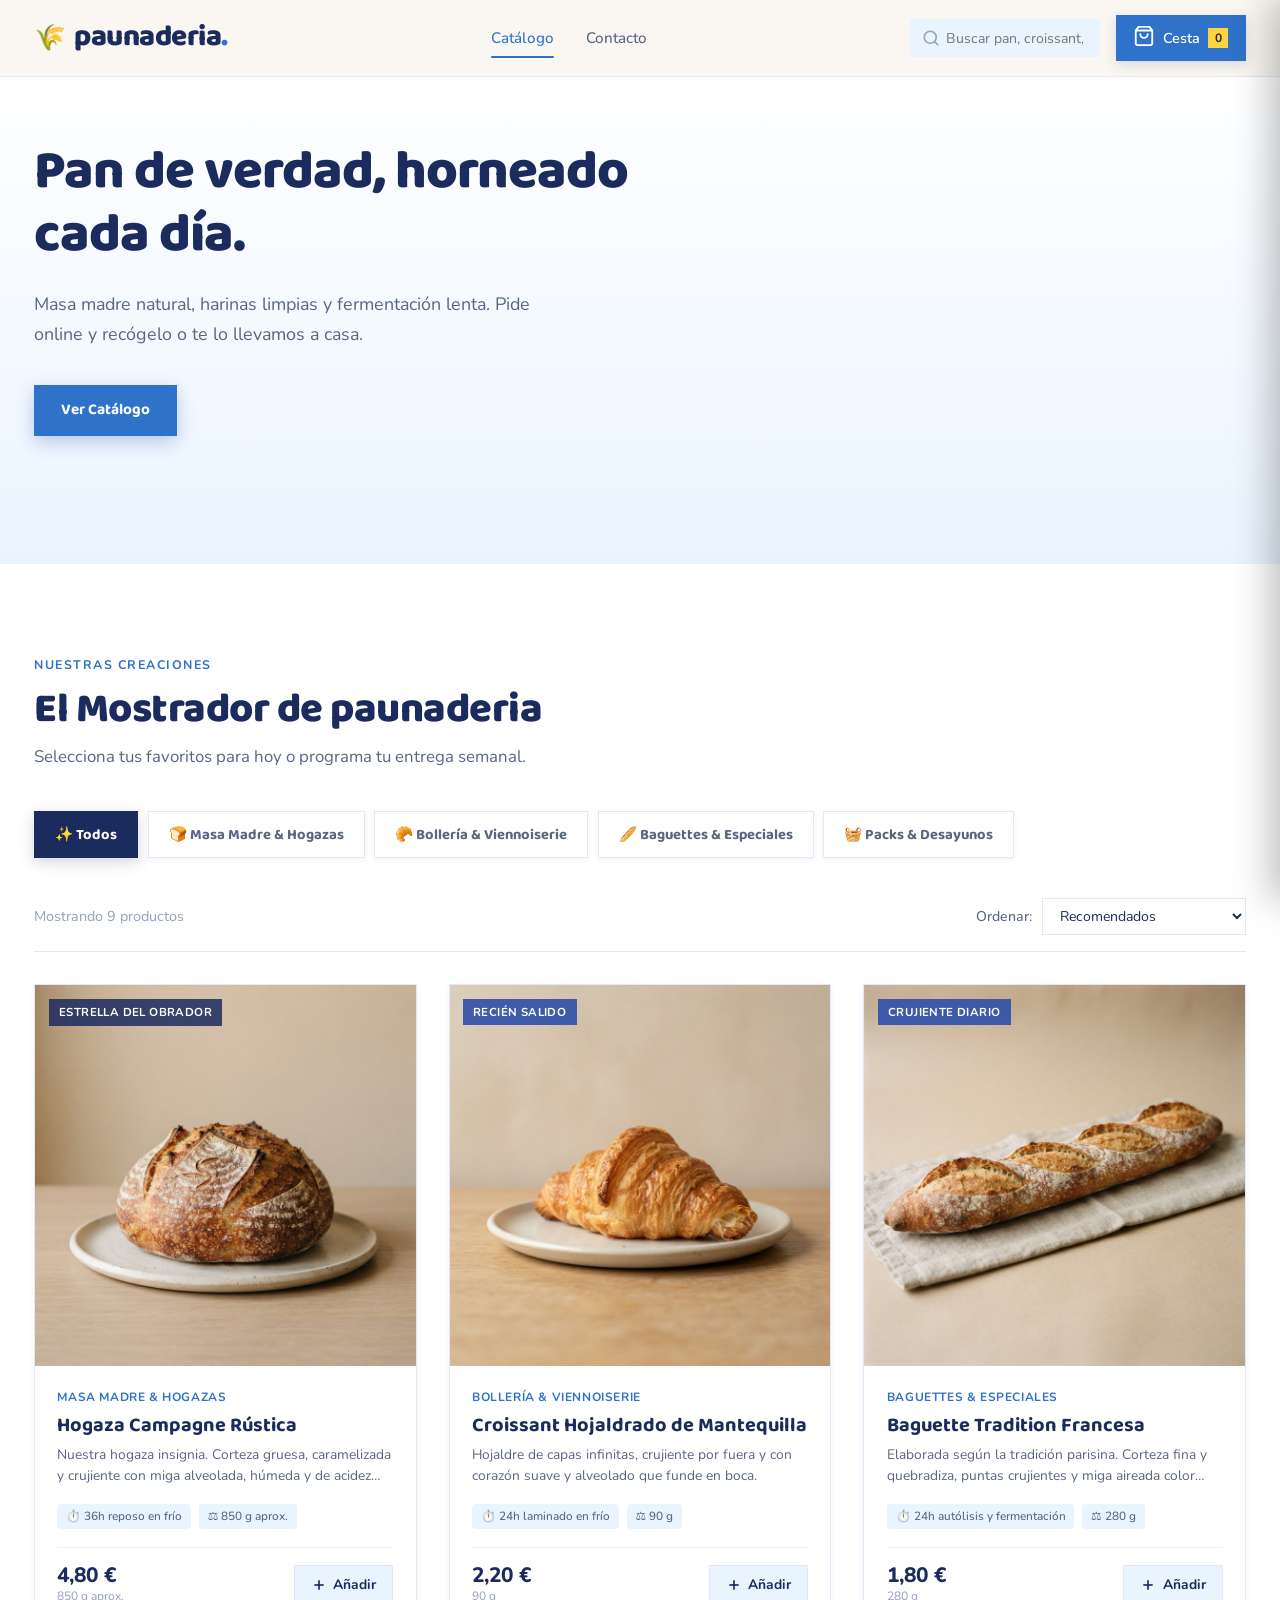
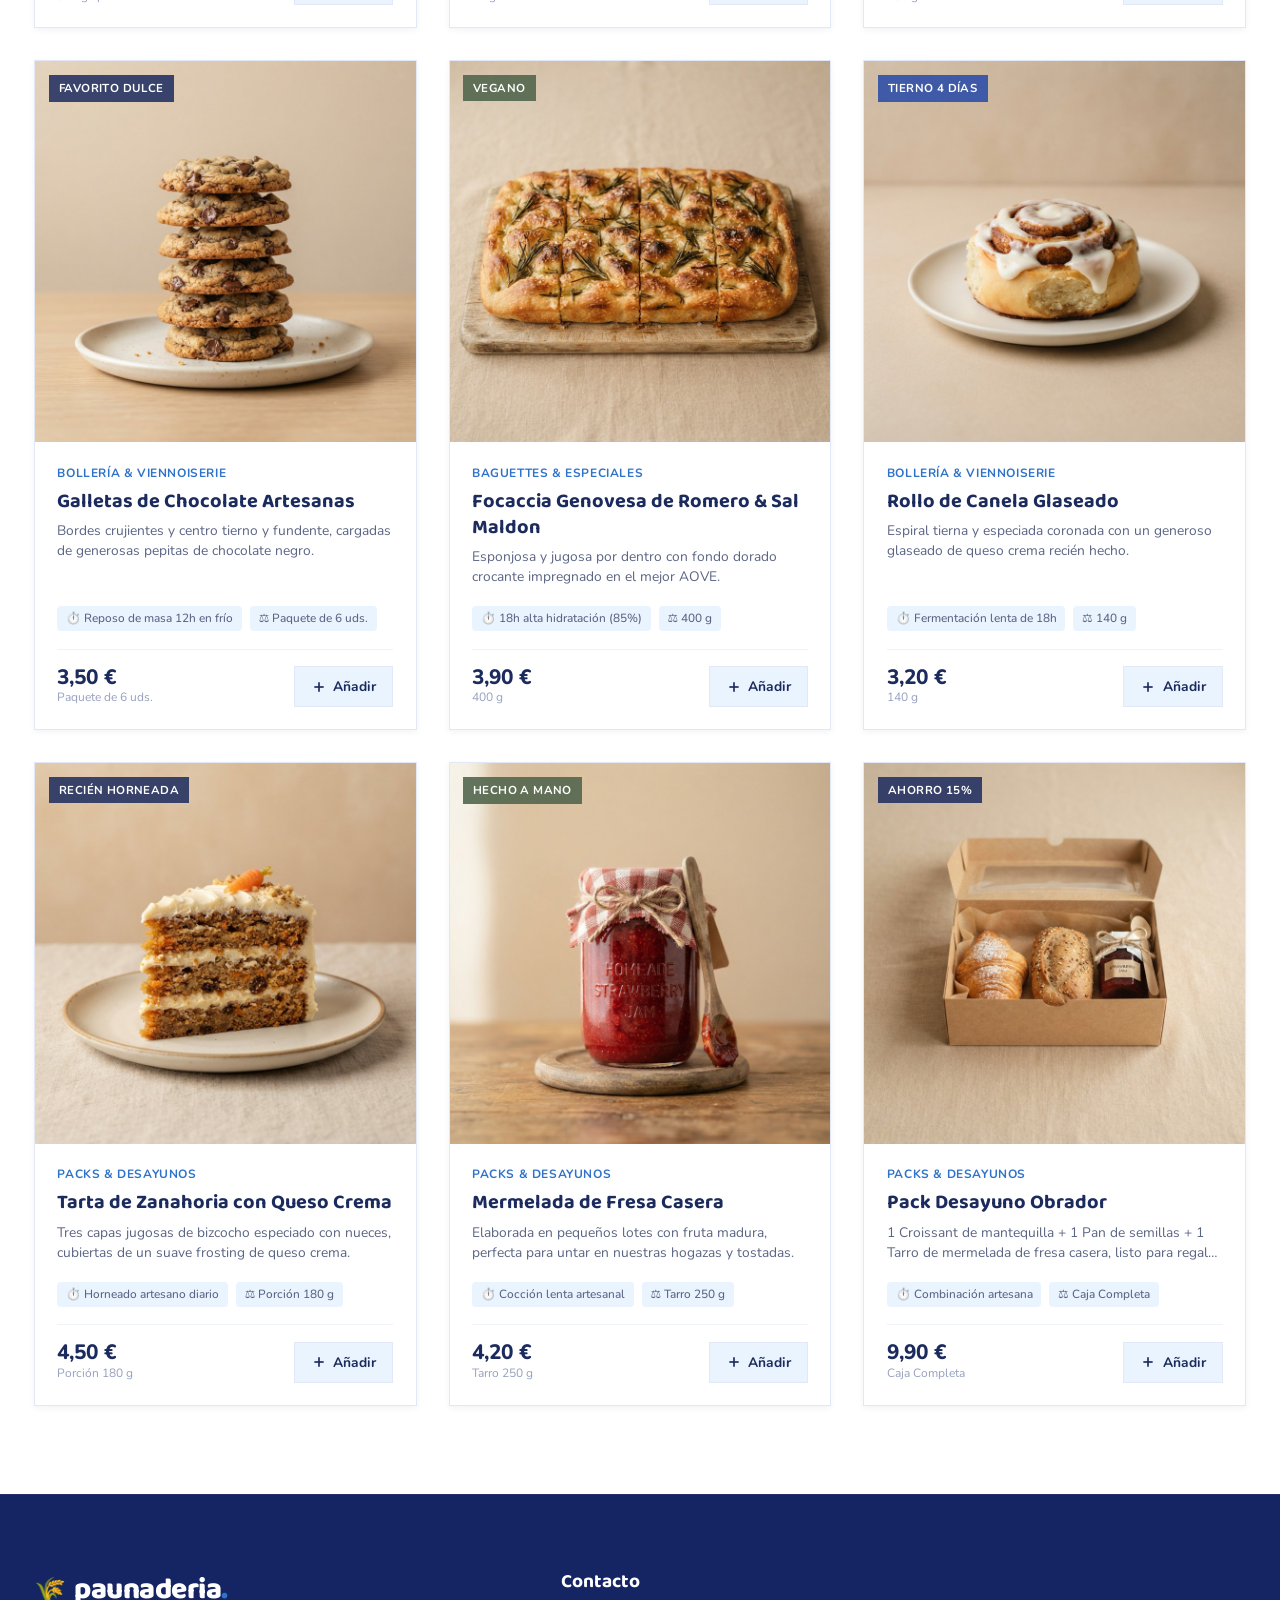
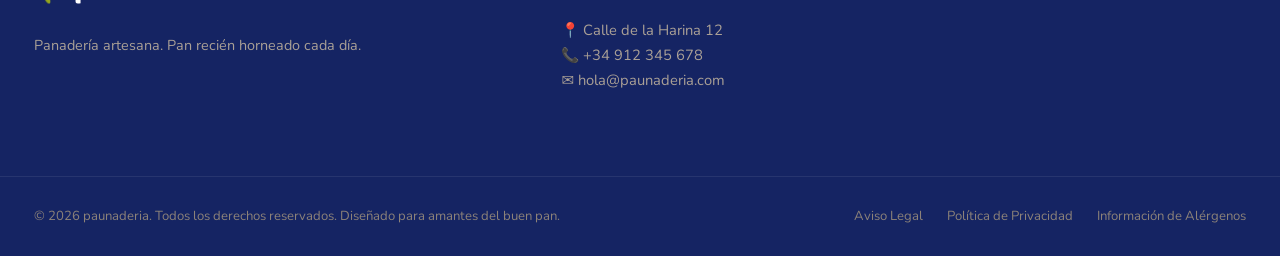
==== commit ee22ce19: "Compress product photos and add ad-platform catalog feed Resize/recompress all product images (1024p" ====
--- a/index.html
+++ b/index.html
@@ -6,9 +6,11 @@
   <title>paunaderia | Panadería Artesanal de Masa Madre & Viennoiserie</title>
   <meta name="description" content="paunaderia: Pan de verdad fermentado lentamente durante más de 30 horas. Harinas ecológicas, masa madre viva y repostería artesana recién horneada.">
 
-  <!-- Machine-readable product feed: full catalog with image paths, prices (EUR) and descriptions,
-       for crawlers, scrapers and AI generation tools (e.g. Higgsfield) to consume directly. -->
+  <!-- Machine-readable product feeds for crawlers, scrapers and AI ad-generation tools
+       (e.g. Higgsfield) to pull the full catalog + photos directly, without parsing the DOM. -->
   <link rel="alternate" type="application/json" href="products.json" title="paunaderia product feed">
+  <link rel="alternate" type="application/json" href="products_feed.json" title="paunaderia ad catalog feed (Meta/Google Shopping schema)">
+  <link rel="alternate" type="text/csv" href="products_feed.csv" title="paunaderia ad catalog feed (CSV)">
 
   <!-- Favicon SVG -->
   <link rel="icon" type="image/svg+xml" href="data:image/svg+xml,<svg xmlns='http://www.w3.org/2000/svg' viewBox='0 0 100 100'><text y='.9em' font-size='90'>🥖</text></svg>">
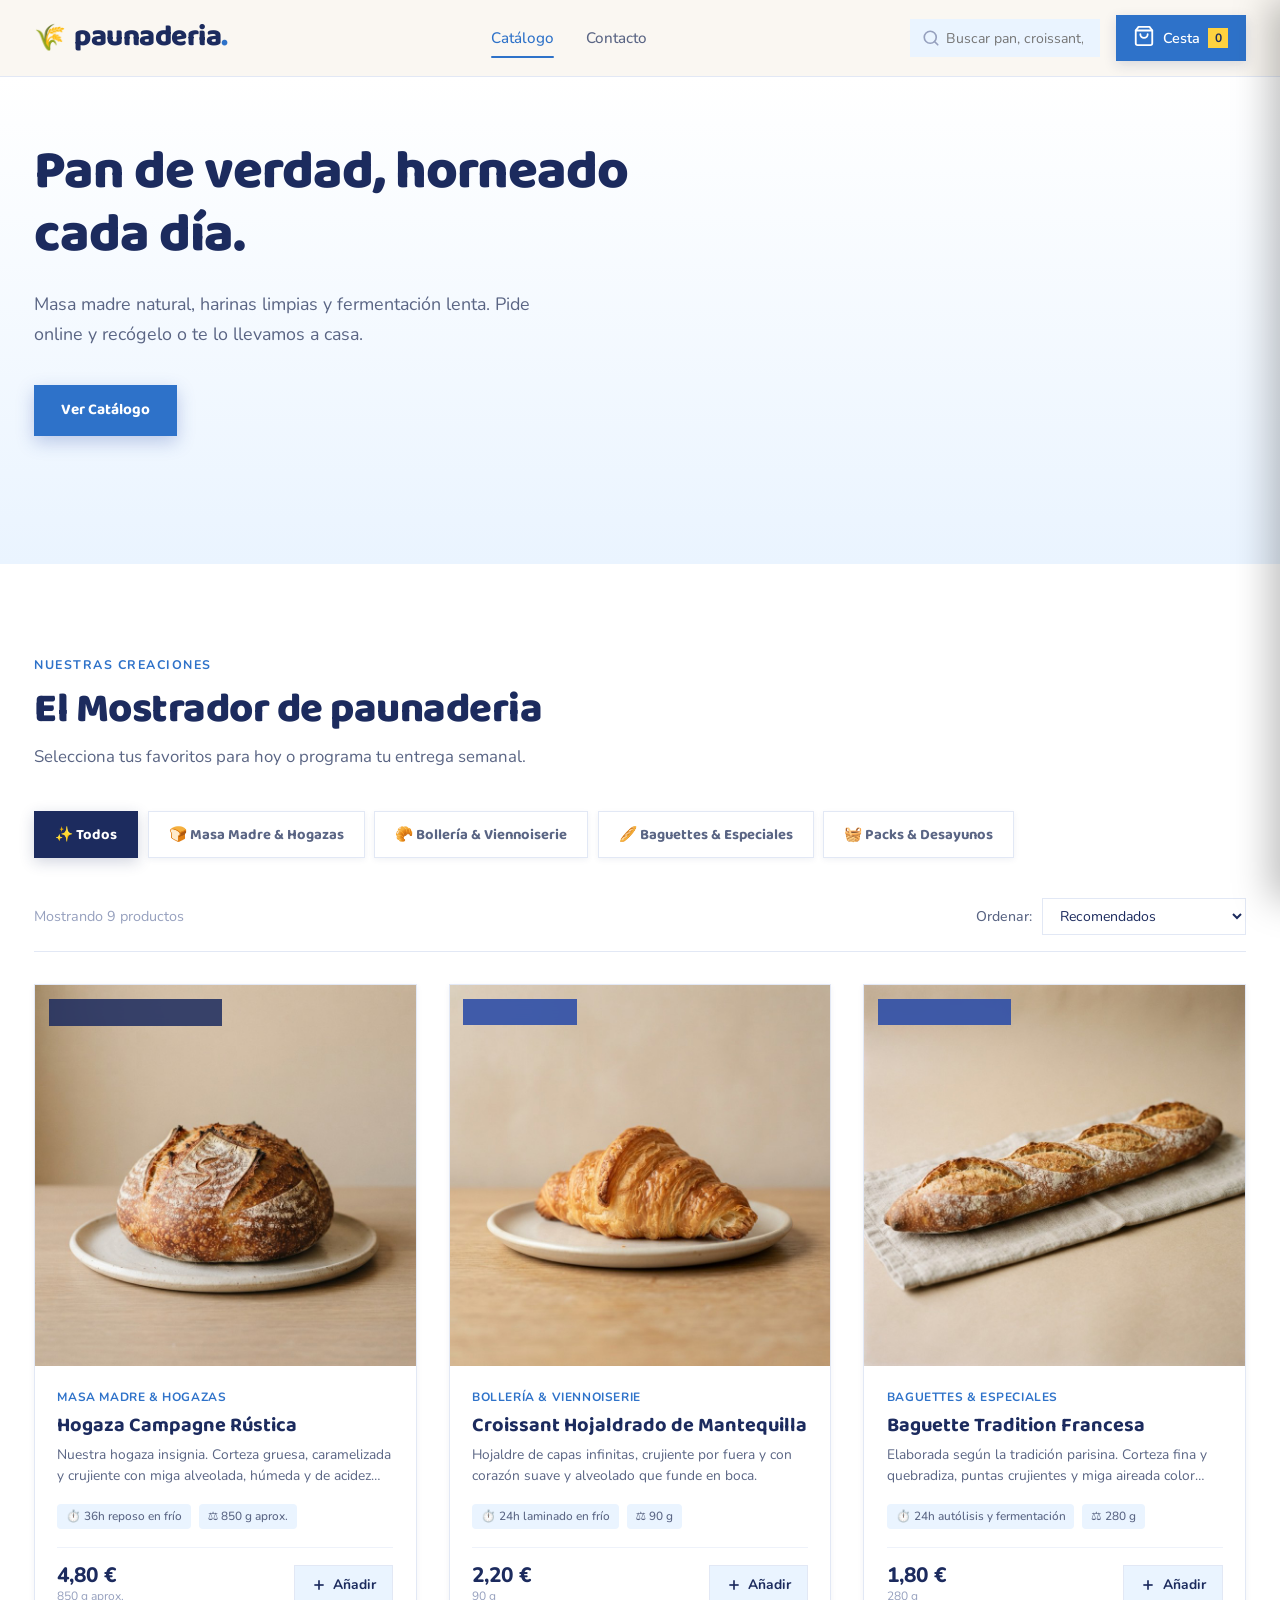
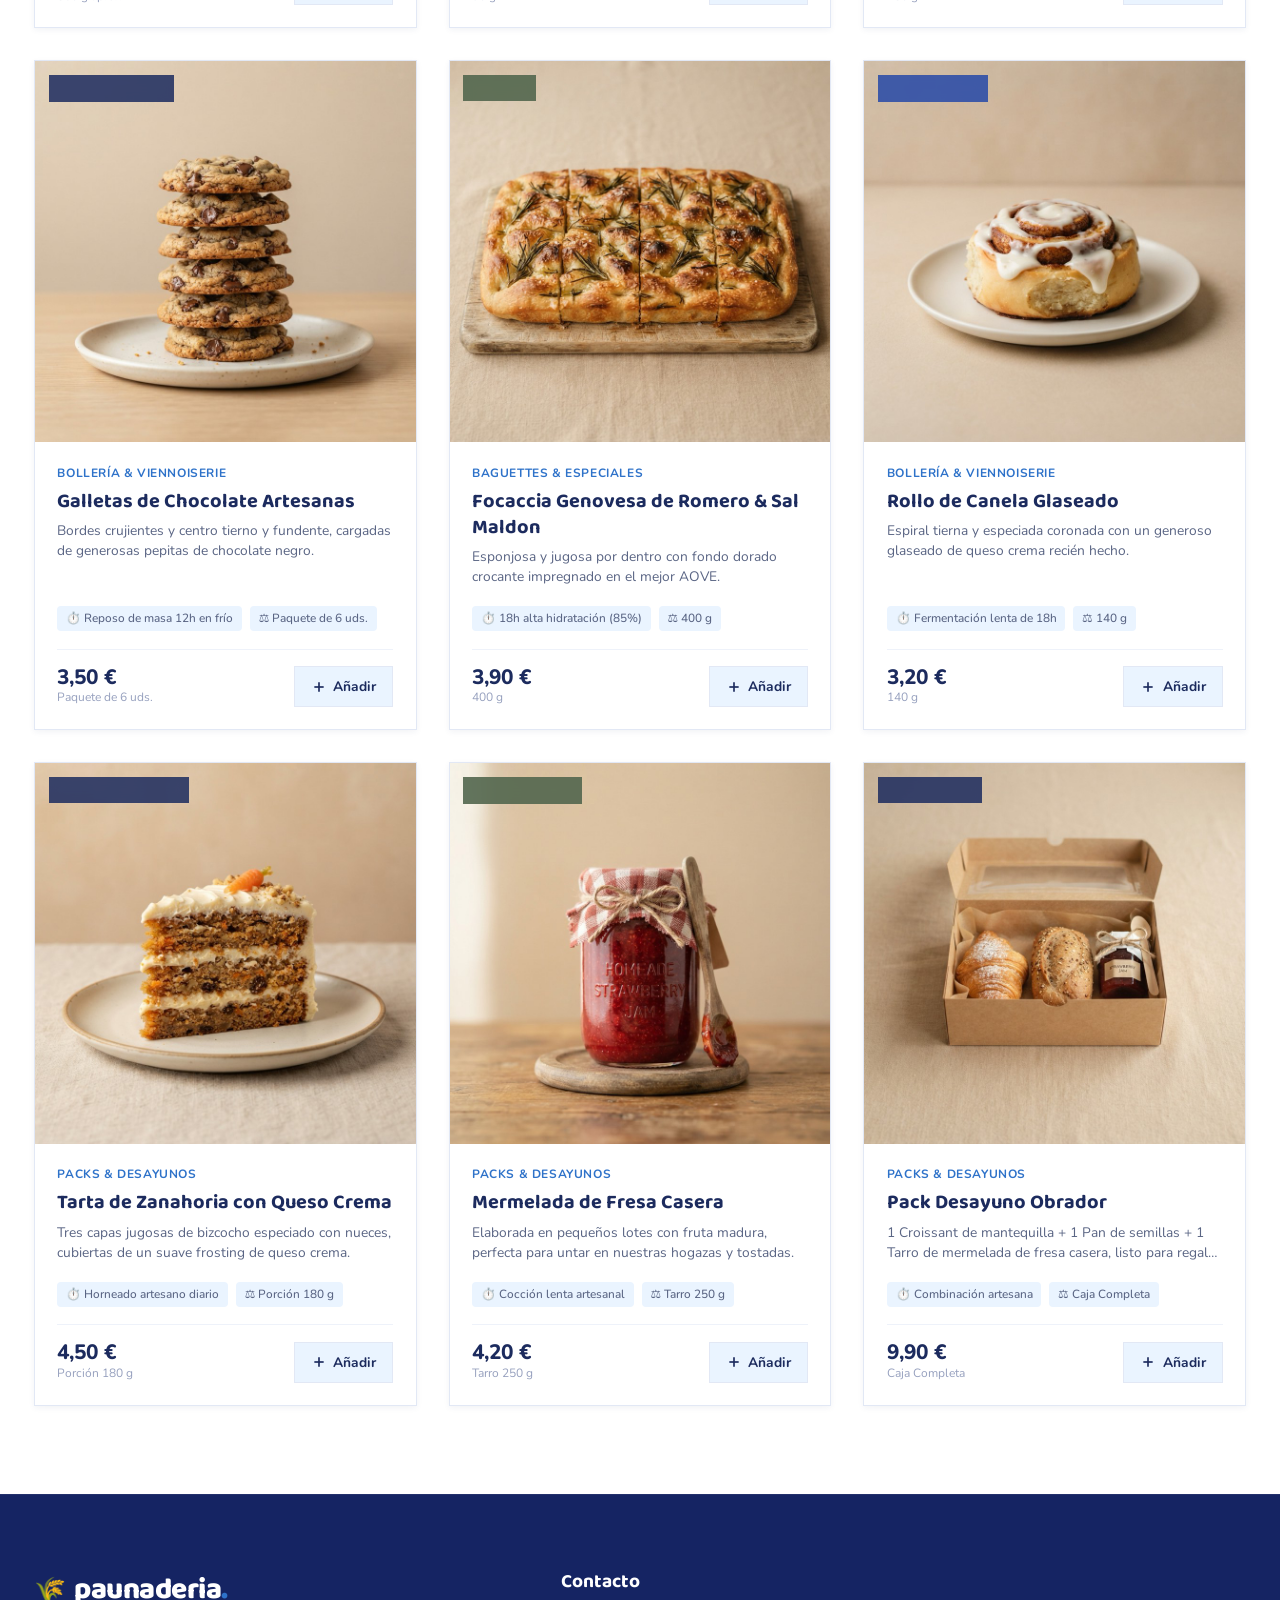
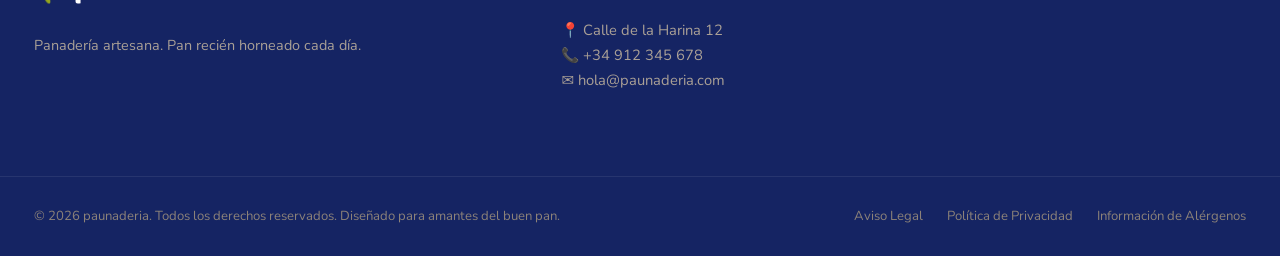
==== commit 20cde6f9: "Embed static JSON-LD catalog and add robots.txt for crawler access The product ItemList JSON-LD was " ====
--- a/index.html
+++ b/index.html
@@ -21,6 +21,136 @@
   <link href="https://fonts.googleapis.com/css2?family=Baloo+2:wght@500;600;700;800&family=Nunito:ital,wght@0,400;0,500;0,600;0,700;0,800;1,600&display=swap" rel="stylesheet">
   
   <link rel="stylesheet" href="style.css">
+
+  <!-- Static schema.org ItemList of the full product catalog (name, price, image, category).
+       Written directly into the HTML (not injected by JS) so crawlers and AI tools that don't
+       execute JavaScript (e.g. simple ad-catalog scrapers) still see every product + photo. -->
+  <script type="application/ld+json" id="productCatalogJsonLd">
+  {
+    "@context": "https://schema.org",
+    "@type": "ItemList",
+    "name": "Catálogo paunaderia",
+    "itemListElement": [
+      {
+        "@type": "ListItem",
+        "position": 1,
+        "item": {
+          "@type": "Product",
+          "sku": "hogaza-campagne",
+          "name": "Hogaza Campagne Rústica",
+          "category": "Masa Madre & Hogazas",
+          "description": "Nuestra hogaza insignia. Corteza gruesa, caramelizada y crujiente con miga alveolada, húmeda y de acidez balanceada.",
+          "image": "https://raw.githubusercontent.com/paumartifelip-cpu/paunaderia/main/assets/images/hogaza-campagne.jpg",
+          "offers": { "@type": "Offer", "price": "4.80", "priceCurrency": "EUR", "availability": "https://schema.org/InStock" }
+        }
+      },
+      {
+        "@type": "ListItem",
+        "position": 2,
+        "item": {
+          "@type": "Product",
+          "sku": "croissant-mantequilla",
+          "name": "Croissant Hojaldrado de Mantequilla",
+          "category": "Bollería & Viennoiserie",
+          "description": "Hojaldre de capas infinitas, crujiente por fuera y con corazón suave y alveolado que funde en boca.",
+          "image": "https://raw.githubusercontent.com/paumartifelip-cpu/paunaderia/main/assets/images/croissant-mantequilla.jpg",
+          "offers": { "@type": "Offer", "price": "2.20", "priceCurrency": "EUR", "availability": "https://schema.org/InStock" }
+        }
+      },
+      {
+        "@type": "ListItem",
+        "position": 3,
+        "item": {
+          "@type": "Product",
+          "sku": "baguette-tradition",
+          "name": "Baguette Tradition Francesa",
+          "category": "Baguettes & Especiales",
+          "description": "Elaborada según la tradición parisina. Corteza fina y quebradiza, puntas crujientes y miga aireada color crema.",
+          "image": "https://raw.githubusercontent.com/paumartifelip-cpu/paunaderia/main/assets/images/baguette-tradition.jpg",
+          "offers": { "@type": "Offer", "price": "1.80", "priceCurrency": "EUR", "availability": "https://schema.org/InStock" }
+        }
+      },
+      {
+        "@type": "ListItem",
+        "position": 4,
+        "item": {
+          "@type": "Product",
+          "sku": "galletas-chocolate",
+          "name": "Galletas de Chocolate Artesanas",
+          "category": "Bollería & Viennoiserie",
+          "description": "Bordes crujientes y centro tierno y fundente, cargadas de generosas pepitas de chocolate negro.",
+          "image": "https://raw.githubusercontent.com/paumartifelip-cpu/paunaderia/main/assets/images/galletas-chocolate.jpg",
+          "offers": { "@type": "Offer", "price": "3.50", "priceCurrency": "EUR", "availability": "https://schema.org/InStock" }
+        }
+      },
+      {
+        "@type": "ListItem",
+        "position": 5,
+        "item": {
+          "@type": "Product",
+          "sku": "focaccia-romero",
+          "name": "Focaccia Genovesa de Romero & Sal Maldon",
+          "category": "Baguettes & Especiales",
+          "description": "Esponjosa y jugosa por dentro con fondo dorado crocante impregnado en el mejor AOVE.",
+          "image": "https://raw.githubusercontent.com/paumartifelip-cpu/paunaderia/main/assets/images/focaccia-romero.jpg",
+          "offers": { "@type": "Offer", "price": "3.90", "priceCurrency": "EUR", "availability": "https://schema.org/InStock" }
+        }
+      },
+      {
+        "@type": "ListItem",
+        "position": 6,
+        "item": {
+          "@type": "Product",
+          "sku": "rollo-canela",
+          "name": "Rollo de Canela Glaseado",
+          "category": "Bollería & Viennoiserie",
+          "description": "Espiral tierna y especiada coronada con un generoso glaseado de queso crema recién hecho.",
+          "image": "https://raw.githubusercontent.com/paumartifelip-cpu/paunaderia/main/assets/images/rollo-canela.jpg",
+          "offers": { "@type": "Offer", "price": "3.20", "priceCurrency": "EUR", "availability": "https://schema.org/InStock" }
+        }
+      },
+      {
+        "@type": "ListItem",
+        "position": 7,
+        "item": {
+          "@type": "Product",
+          "sku": "tarta-zanahoria",
+          "name": "Tarta de Zanahoria con Queso Crema",
+          "category": "Packs & Desayunos",
+          "description": "Tres capas jugosas de bizcocho especiado con nueces, cubiertas de un suave frosting de queso crema.",
+          "image": "https://raw.githubusercontent.com/paumartifelip-cpu/paunaderia/main/assets/images/tarta-zanahoria.jpg",
+          "offers": { "@type": "Offer", "price": "4.50", "priceCurrency": "EUR", "availability": "https://schema.org/InStock" }
+        }
+      },
+      {
+        "@type": "ListItem",
+        "position": 8,
+        "item": {
+          "@type": "Product",
+          "sku": "mermelada-fresa",
+          "name": "Mermelada de Fresa Casera",
+          "category": "Packs & Desayunos",
+          "description": "Elaborada en pequeños lotes con fruta madura, perfecta para untar en nuestras hogazas y tostadas.",
+          "image": "https://raw.githubusercontent.com/paumartifelip-cpu/paunaderia/main/assets/images/mermelada-fresa.jpg",
+          "offers": { "@type": "Offer", "price": "4.20", "priceCurrency": "EUR", "availability": "https://schema.org/InStock" }
+        }
+      },
+      {
+        "@type": "ListItem",
+        "position": 9,
+        "item": {
+          "@type": "Product",
+          "sku": "pack-desayuno-obrador",
+          "name": "Pack Desayuno Obrador",
+          "category": "Packs & Desayunos",
+          "description": "1 Croissant de mantequilla + 1 Pan de semillas + 1 Tarro de mermelada de fresa casera, listo para regalar o disfrutar.",
+          "image": "https://raw.githubusercontent.com/paumartifelip-cpu/paunaderia/main/assets/images/pack-obrador.jpg",
+          "offers": { "@type": "Offer", "price": "9.90", "priceCurrency": "EUR", "availability": "https://schema.org/InStock" }
+        }
+      }
+    ]
+  }
+  </script>
 </head>
 <body>
 
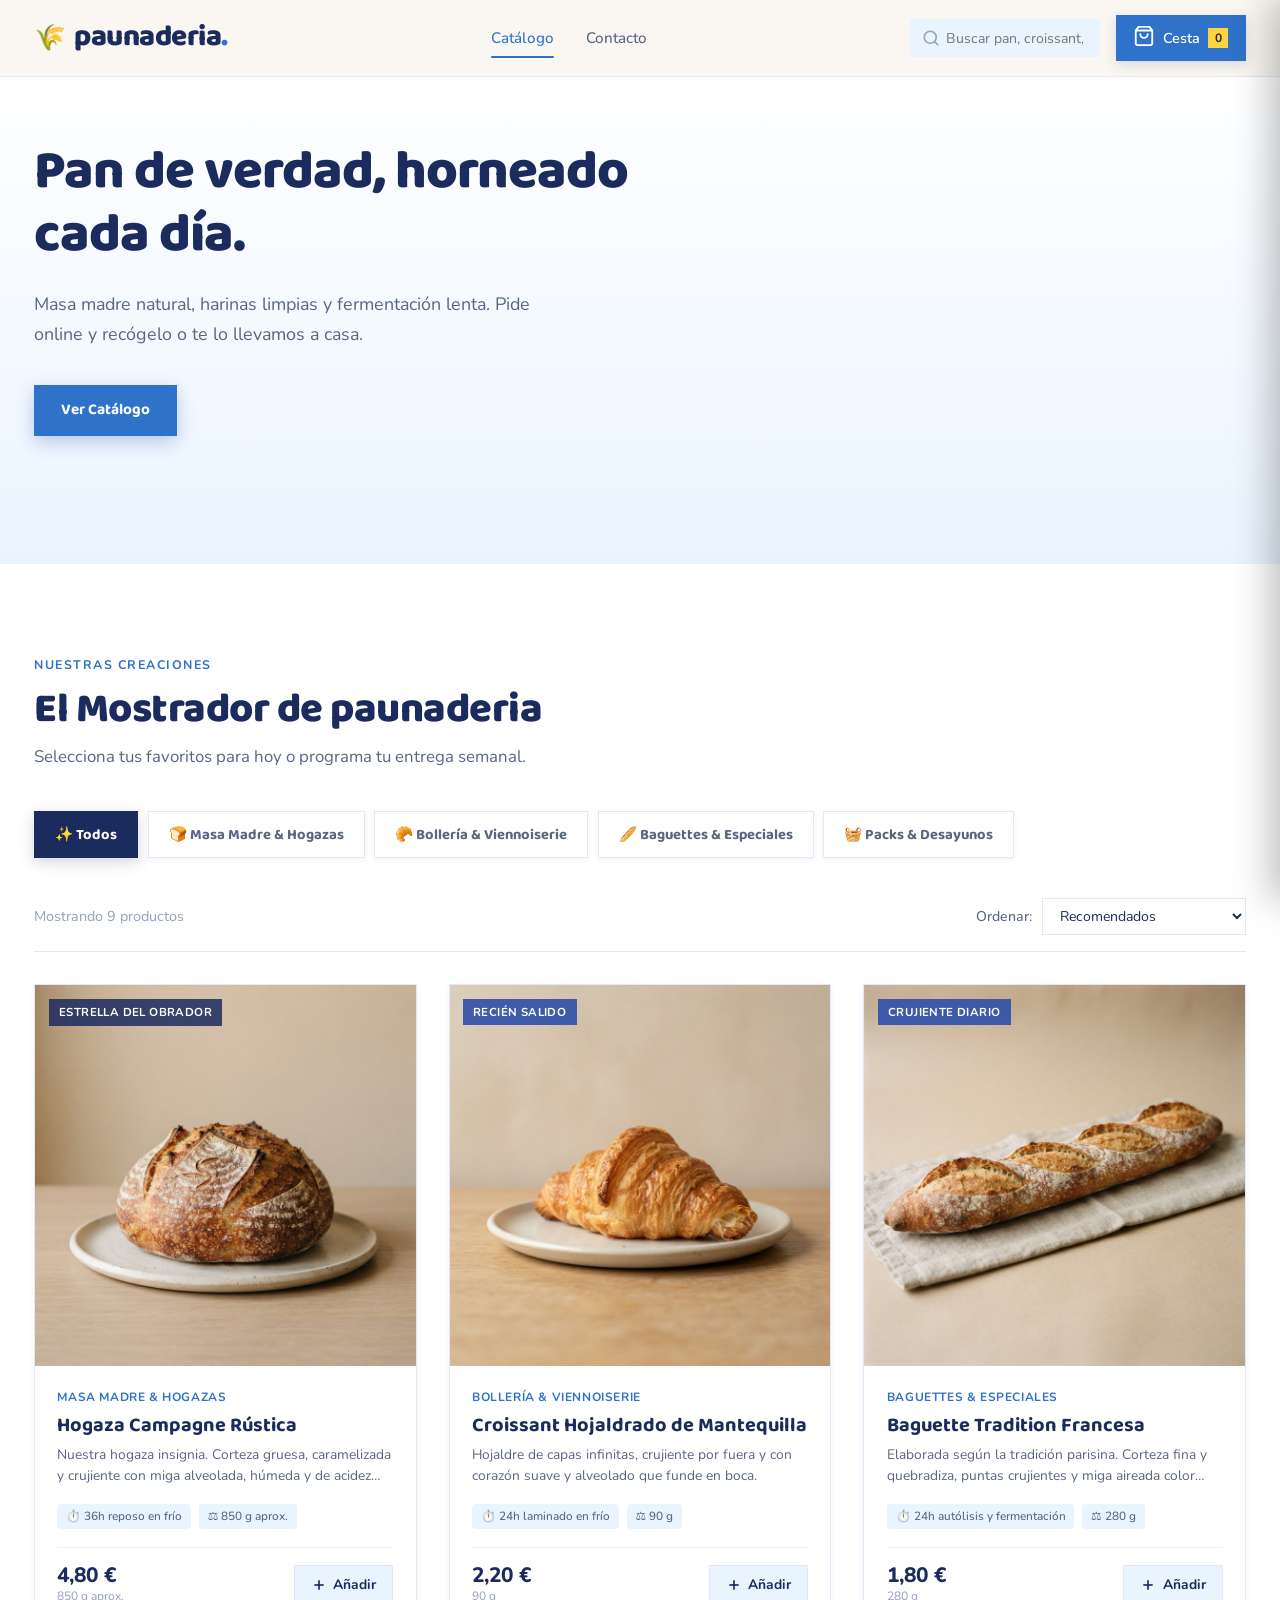
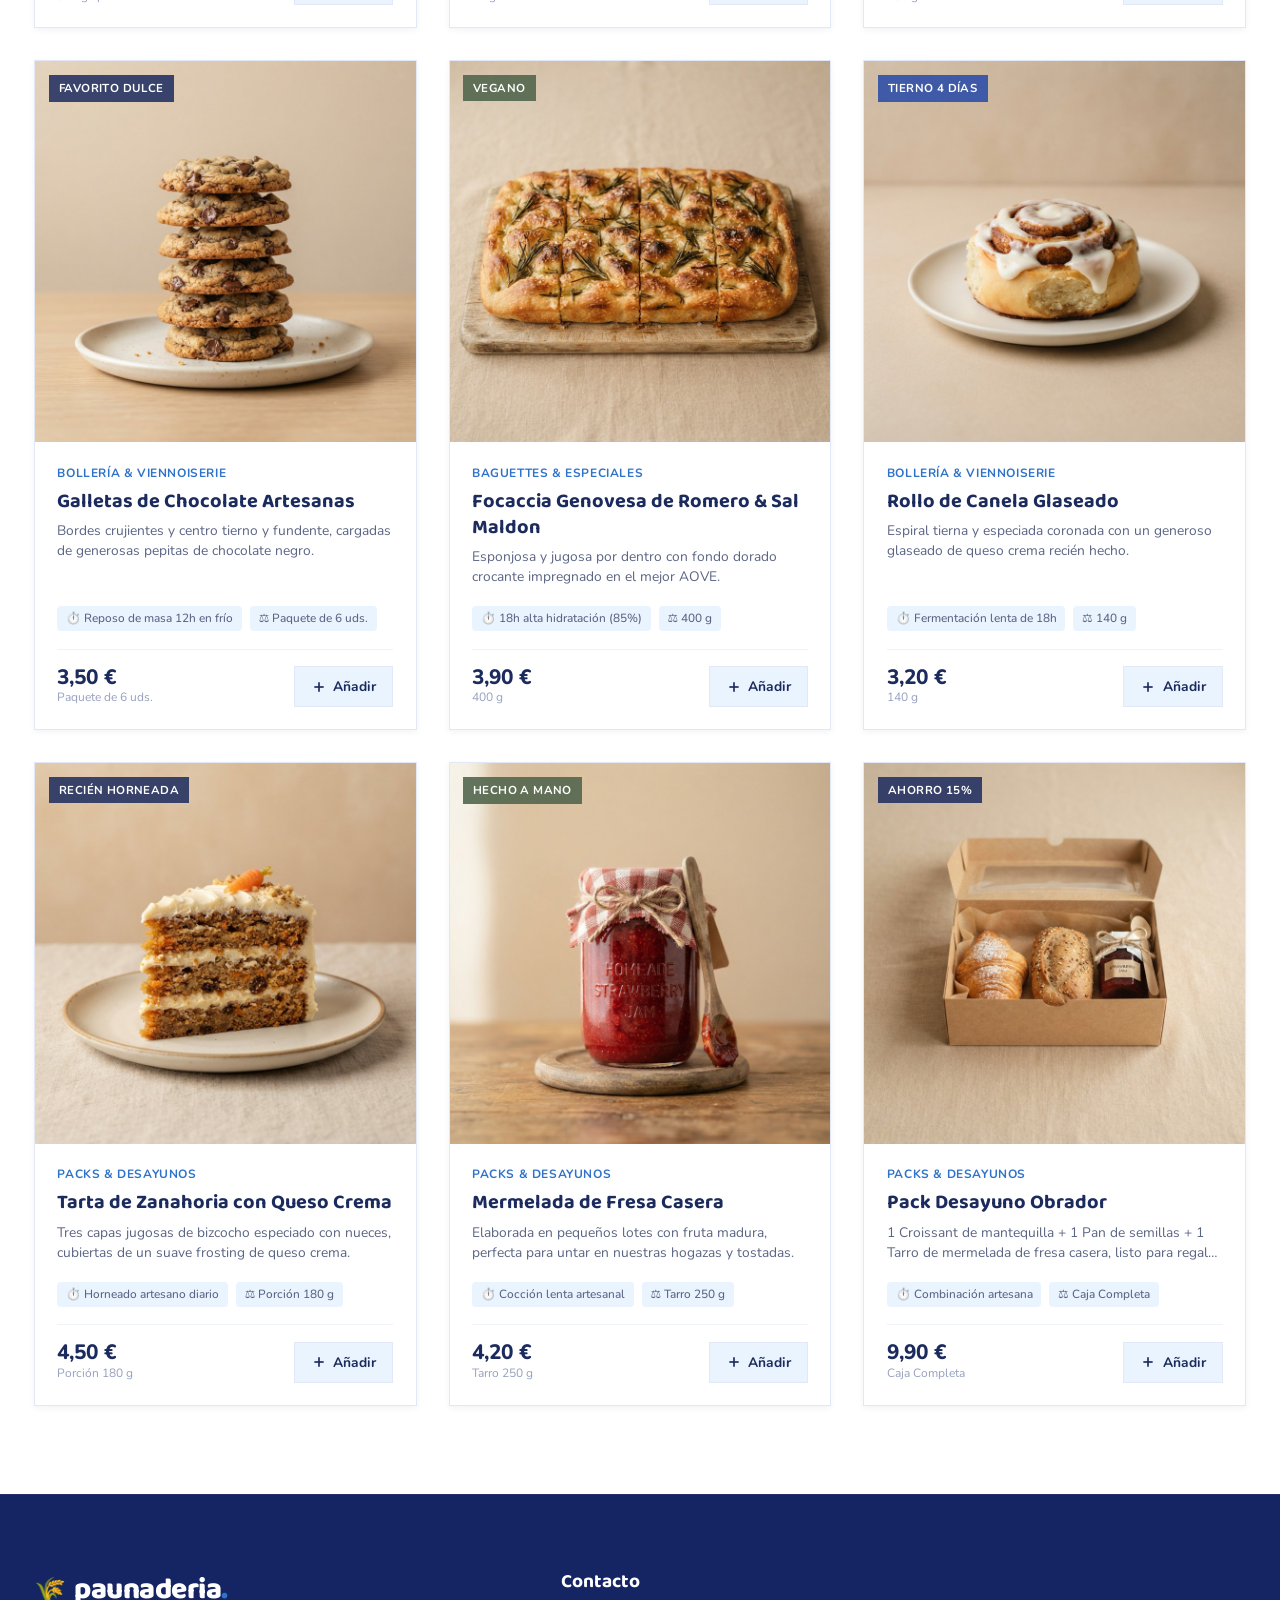
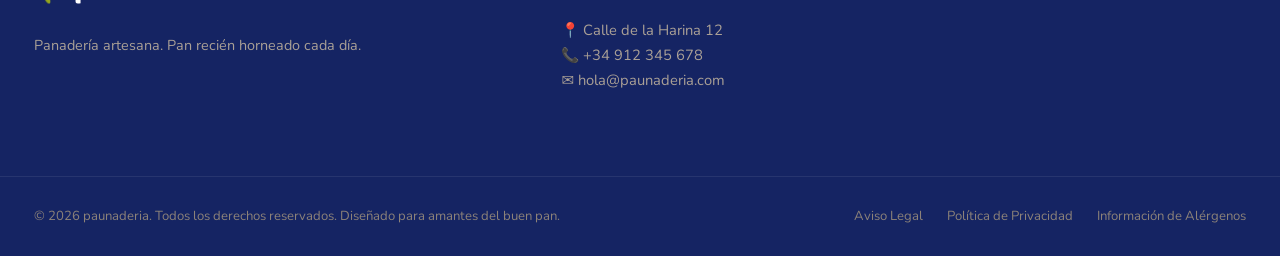
==== commit e5af4424: "Pre-render the full product grid as static HTML for image scrapers The <img> tags for every product " ====
--- a/index.html
+++ b/index.html
@@ -258,8 +258,447 @@
 
       <!-- Products Grid -->
       <div class="products-grid" id="productsGrid">
-        <!-- Rendered dynamically by app.js -->
-      </div>
+      <article class="product-card" data-id="hogaza-campagne" data-sku="hogaza-campagne" data-category="masa-madre" data-price="4.80" data-currency="EUR" data-image="assets/images/hogaza-campagne.jpg" itemscope itemtype="https://schema.org/Product">
+        <meta itemprop="sku" content="hogaza-campagne">
+        <meta itemprop="category" content="Masa Madre & Hogazas">
+        <div class="product-thumb-wrap" onclick="openProductModal('hogaza-campagne')" title="Ver detalles de Hogaza Campagne Rústica">
+          <div class="product-badges"><span class="badge badge-highlight">Estrella del Obrador</span></div>
+          
+          <img 
+            src="assets/images/hogaza-campagne.jpg" 
+            alt="Hogaza Campagne Rústica - Masa Madre & Hogazas de paunaderia, 850 g aprox., 4.80 EUR" 
+            class="product-thumb"
+            width="800" height="800"
+            itemprop="image"
+            data-product-id="hogaza-campagne"
+            data-product-name="Hogaza Campagne Rústica"
+            onerror="handleImageError(this, '🍞', 'Hogaza Campagne Rústica')"
+          >
+
+          <button class="quick-view-btn" onclick="event.stopPropagation(); openProductModal('hogaza-campagne')" aria-label="Ver detalles">
+            <svg width="18" height="18" viewBox="0 0 24 24" fill="none" stroke="currentColor" stroke-width="2.2"><path d="M1 12s4-8 11-8 11 8 11 8-4 8-11 8-11-8-11-8z"></path><circle cx="12" cy="12" r="3"></circle></svg>
+          </button>
+        </div>
+
+        <div class="product-details">
+          <div class="product-category-name">Masa Madre & Hogazas</div>
+          <h3 class="product-title" itemprop="name" onclick="openProductModal('hogaza-campagne')" style="cursor: pointer;">Hogaza Campagne Rústica</h3>
+          <p class="product-description" itemprop="description">Nuestra hogaza insignia. Corteza gruesa, caramelizada y crujiente con miga alveolada, húmeda y de acidez balanceada.</p>
+          
+          <div class="product-meta-tags">
+            <span class="meta-pill">⏱️ 36h reposo en frío</span>
+            <span class="meta-pill">⚖️ 850 g aprox.</span>
+          </div>
+
+          <div class="product-footer-row" itemprop="offers" itemscope itemtype="https://schema.org/Offer">
+            <meta itemprop="priceCurrency" content="EUR">
+            <meta itemprop="price" content="4.80">
+            <meta itemprop="availability" content="https://schema.org/InStock">
+            <div class="product-price-wrap">
+              <span class="product-price">4,80 €</span>
+              <span class="product-weight">850 g aprox.</span>
+            </div>
+
+            <button class="add-cart-btn" onclick="addToCart('hogaza-campagne')">
+              <svg width="16" height="16" viewBox="0 0 24 24" fill="none" stroke="currentColor" stroke-width="2.5"><line x1="12" y1="5" x2="12" y2="19"></line><line x1="5" y1="12" x2="19" y2="12"></line></svg>
+              <span>Añadir</span>
+            </button>
+          </div>
+        </div>
+      </article>
+    
+      <article class="product-card" data-id="croissant-mantequilla" data-sku="croissant-mantequilla" data-category="viennoiserie" data-price="2.20" data-currency="EUR" data-image="assets/images/croissant-mantequilla.jpg" itemscope itemtype="https://schema.org/Product">
+        <meta itemprop="sku" content="croissant-mantequilla">
+        <meta itemprop="category" content="Bollería & Viennoiserie">
+        <div class="product-thumb-wrap" onclick="openProductModal('croissant-mantequilla')" title="Ver detalles de Croissant Hojaldrado de Mantequilla">
+          <div class="product-badges"><span class="badge badge-fermentation">Recién Salido</span></div>
+          
+          <img 
+            src="assets/images/croissant-mantequilla.jpg" 
+            alt="Croissant Hojaldrado de Mantequilla - Bollería & Viennoiserie de paunaderia, 90 g, 2.20 EUR" 
+            class="product-thumb"
+            width="800" height="800"
+            itemprop="image"
+            data-product-id="croissant-mantequilla"
+            data-product-name="Croissant Hojaldrado de Mantequilla"
+            onerror="handleImageError(this, '🥐', 'Croissant Hojaldrado de Mantequilla')"
+          >
+
+          <button class="quick-view-btn" onclick="event.stopPropagation(); openProductModal('croissant-mantequilla')" aria-label="Ver detalles">
+            <svg width="18" height="18" viewBox="0 0 24 24" fill="none" stroke="currentColor" stroke-width="2.2"><path d="M1 12s4-8 11-8 11 8 11 8-4 8-11 8-11-8-11-8z"></path><circle cx="12" cy="12" r="3"></circle></svg>
+          </button>
+        </div>
+
+        <div class="product-details">
+          <div class="product-category-name">Bollería & Viennoiserie</div>
+          <h3 class="product-title" itemprop="name" onclick="openProductModal('croissant-mantequilla')" style="cursor: pointer;">Croissant Hojaldrado de Mantequilla</h3>
+          <p class="product-description" itemprop="description">Hojaldre de capas infinitas, crujiente por fuera y con corazón suave y alveolado que funde en boca.</p>
+          
+          <div class="product-meta-tags">
+            <span class="meta-pill">⏱️ 24h laminado en frío</span>
+            <span class="meta-pill">⚖️ 90 g</span>
+          </div>
+
+          <div class="product-footer-row" itemprop="offers" itemscope itemtype="https://schema.org/Offer">
+            <meta itemprop="priceCurrency" content="EUR">
+            <meta itemprop="price" content="2.20">
+            <meta itemprop="availability" content="https://schema.org/InStock">
+            <div class="product-price-wrap">
+              <span class="product-price">2,20 €</span>
+              <span class="product-weight">90 g</span>
+            </div>
+
+            <button class="add-cart-btn" onclick="addToCart('croissant-mantequilla')">
+              <svg width="16" height="16" viewBox="0 0 24 24" fill="none" stroke="currentColor" stroke-width="2.5"><line x1="12" y1="5" x2="12" y2="19"></line><line x1="5" y1="12" x2="19" y2="12"></line></svg>
+              <span>Añadir</span>
+            </button>
+          </div>
+        </div>
+      </article>
+    
+      <article class="product-card" data-id="baguette-tradition" data-sku="baguette-tradition" data-category="especiales" data-price="1.80" data-currency="EUR" data-image="assets/images/baguette-tradition.jpg" itemscope itemtype="https://schema.org/Product">
+        <meta itemprop="sku" content="baguette-tradition">
+        <meta itemprop="category" content="Baguettes & Especiales">
+        <div class="product-thumb-wrap" onclick="openProductModal('baguette-tradition')" title="Ver detalles de Baguette Tradition Francesa">
+          <div class="product-badges"><span class="badge badge-fermentation">Crujiente Diario</span></div>
+          
+          <img 
+            src="assets/images/baguette-tradition.jpg" 
+            alt="Baguette Tradition Francesa - Baguettes & Especiales de paunaderia, 280 g, 1.80 EUR" 
+            class="product-thumb"
+            width="800" height="800"
+            itemprop="image"
+            data-product-id="baguette-tradition"
+            data-product-name="Baguette Tradition Francesa"
+            onerror="handleImageError(this, '🥖', 'Baguette Tradition Francesa')"
+          >
+
+          <button class="quick-view-btn" onclick="event.stopPropagation(); openProductModal('baguette-tradition')" aria-label="Ver detalles">
+            <svg width="18" height="18" viewBox="0 0 24 24" fill="none" stroke="currentColor" stroke-width="2.2"><path d="M1 12s4-8 11-8 11 8 11 8-4 8-11 8-11-8-11-8z"></path><circle cx="12" cy="12" r="3"></circle></svg>
+          </button>
+        </div>
+
+        <div class="product-details">
+          <div class="product-category-name">Baguettes & Especiales</div>
+          <h3 class="product-title" itemprop="name" onclick="openProductModal('baguette-tradition')" style="cursor: pointer;">Baguette Tradition Francesa</h3>
+          <p class="product-description" itemprop="description">Elaborada según la tradición parisina. Corteza fina y quebradiza, puntas crujientes y miga aireada color crema.</p>
+          
+          <div class="product-meta-tags">
+            <span class="meta-pill">⏱️ 24h autólisis y fermentación</span>
+            <span class="meta-pill">⚖️ 280 g</span>
+          </div>
+
+          <div class="product-footer-row" itemprop="offers" itemscope itemtype="https://schema.org/Offer">
+            <meta itemprop="priceCurrency" content="EUR">
+            <meta itemprop="price" content="1.80">
+            <meta itemprop="availability" content="https://schema.org/InStock">
+            <div class="product-price-wrap">
+              <span class="product-price">1,80 €</span>
+              <span class="product-weight">280 g</span>
+            </div>
+
+            <button class="add-cart-btn" onclick="addToCart('baguette-tradition')">
+              <svg width="16" height="16" viewBox="0 0 24 24" fill="none" stroke="currentColor" stroke-width="2.5"><line x1="12" y1="5" x2="12" y2="19"></line><line x1="5" y1="12" x2="19" y2="12"></line></svg>
+              <span>Añadir</span>
+            </button>
+          </div>
+        </div>
+      </article>
+    
+      <article class="product-card" data-id="galletas-chocolate" data-sku="galletas-chocolate" data-category="viennoiserie" data-price="3.50" data-currency="EUR" data-image="assets/images/galletas-chocolate.jpg" itemscope itemtype="https://schema.org/Product">
+        <meta itemprop="sku" content="galletas-chocolate">
+        <meta itemprop="category" content="Bollería & Viennoiserie">
+        <div class="product-thumb-wrap" onclick="openProductModal('galletas-chocolate')" title="Ver detalles de Galletas de Chocolate Artesanas">
+          <div class="product-badges"><span class="badge badge-highlight">Favorito Dulce</span></div>
+          
+          <img 
+            src="assets/images/galletas-chocolate.jpg" 
+            alt="Galletas de Chocolate Artesanas - Bollería & Viennoiserie de paunaderia, Paquete de 6 uds., 3.50 EUR" 
+            class="product-thumb"
+            width="800" height="800"
+            itemprop="image"
+            data-product-id="galletas-chocolate"
+            data-product-name="Galletas de Chocolate Artesanas"
+            onerror="handleImageError(this, '🍪', 'Galletas de Chocolate Artesanas')"
+          >
+
+          <button class="quick-view-btn" onclick="event.stopPropagation(); openProductModal('galletas-chocolate')" aria-label="Ver detalles">
+            <svg width="18" height="18" viewBox="0 0 24 24" fill="none" stroke="currentColor" stroke-width="2.2"><path d="M1 12s4-8 11-8 11 8 11 8-4 8-11 8-11-8-11-8z"></path><circle cx="12" cy="12" r="3"></circle></svg>
+          </button>
+        </div>
+
+        <div class="product-details">
+          <div class="product-category-name">Bollería & Viennoiserie</div>
+          <h3 class="product-title" itemprop="name" onclick="openProductModal('galletas-chocolate')" style="cursor: pointer;">Galletas de Chocolate Artesanas</h3>
+          <p class="product-description" itemprop="description">Bordes crujientes y centro tierno y fundente, cargadas de generosas pepitas de chocolate negro.</p>
+          
+          <div class="product-meta-tags">
+            <span class="meta-pill">⏱️ Reposo de masa 12h en frío</span>
+            <span class="meta-pill">⚖️ Paquete de 6 uds.</span>
+          </div>
+
+          <div class="product-footer-row" itemprop="offers" itemscope itemtype="https://schema.org/Offer">
+            <meta itemprop="priceCurrency" content="EUR">
+            <meta itemprop="price" content="3.50">
+            <meta itemprop="availability" content="https://schema.org/InStock">
+            <div class="product-price-wrap">
+              <span class="product-price">3,50 €</span>
+              <span class="product-weight">Paquete de 6 uds.</span>
+            </div>
+
+            <button class="add-cart-btn" onclick="addToCart('galletas-chocolate')">
+              <svg width="16" height="16" viewBox="0 0 24 24" fill="none" stroke="currentColor" stroke-width="2.5"><line x1="12" y1="5" x2="12" y2="19"></line><line x1="5" y1="12" x2="19" y2="12"></line></svg>
+              <span>Añadir</span>
+            </button>
+          </div>
+        </div>
+      </article>
+    
+      <article class="product-card" data-id="focaccia-romero" data-sku="focaccia-romero" data-category="especiales" data-price="3.90" data-currency="EUR" data-image="assets/images/focaccia-romero.jpg" itemscope itemtype="https://schema.org/Product">
+        <meta itemprop="sku" content="focaccia-romero">
+        <meta itemprop="category" content="Baguettes & Especiales">
+        <div class="product-thumb-wrap" onclick="openProductModal('focaccia-romero')" title="Ver detalles de Focaccia Genovesa de Romero & Sal Maldon">
+          <div class="product-badges"><span class="badge badge-vegan">Vegano</span></div>
+          
+          <img 
+            src="assets/images/focaccia-romero.jpg" 
+            alt="Focaccia Genovesa de Romero & Sal Maldon - Baguettes & Especiales de paunaderia, 400 g, 3.90 EUR" 
+            class="product-thumb"
+            width="800" height="800"
+            itemprop="image"
+            data-product-id="focaccia-romero"
+            data-product-name="Focaccia Genovesa de Romero & Sal Maldon"
+            onerror="handleImageError(this, '🌿', 'Focaccia Genovesa de Romero & Sal Maldon')"
+          >
+
+          <button class="quick-view-btn" onclick="event.stopPropagation(); openProductModal('focaccia-romero')" aria-label="Ver detalles">
+            <svg width="18" height="18" viewBox="0 0 24 24" fill="none" stroke="currentColor" stroke-width="2.2"><path d="M1 12s4-8 11-8 11 8 11 8-4 8-11 8-11-8-11-8z"></path><circle cx="12" cy="12" r="3"></circle></svg>
+          </button>
+        </div>
+
+        <div class="product-details">
+          <div class="product-category-name">Baguettes & Especiales</div>
+          <h3 class="product-title" itemprop="name" onclick="openProductModal('focaccia-romero')" style="cursor: pointer;">Focaccia Genovesa de Romero & Sal Maldon</h3>
+          <p class="product-description" itemprop="description">Esponjosa y jugosa por dentro con fondo dorado crocante impregnado en el mejor AOVE.</p>
+          
+          <div class="product-meta-tags">
+            <span class="meta-pill">⏱️ 18h alta hidratación (85%)</span>
+            <span class="meta-pill">⚖️ 400 g</span>
+          </div>
+
+          <div class="product-footer-row" itemprop="offers" itemscope itemtype="https://schema.org/Offer">
+            <meta itemprop="priceCurrency" content="EUR">
+            <meta itemprop="price" content="3.90">
+            <meta itemprop="availability" content="https://schema.org/InStock">
+            <div class="product-price-wrap">
+              <span class="product-price">3,90 €</span>
+              <span class="product-weight">400 g</span>
+            </div>
+
+            <button class="add-cart-btn" onclick="addToCart('focaccia-romero')">
+              <svg width="16" height="16" viewBox="0 0 24 24" fill="none" stroke="currentColor" stroke-width="2.5"><line x1="12" y1="5" x2="12" y2="19"></line><line x1="5" y1="12" x2="19" y2="12"></line></svg>
+              <span>Añadir</span>
+            </button>
+          </div>
+        </div>
+      </article>
+    
+      <article class="product-card" data-id="rollo-canela" data-sku="rollo-canela" data-category="viennoiserie" data-price="3.20" data-currency="EUR" data-image="assets/images/rollo-canela.jpg" itemscope itemtype="https://schema.org/Product">
+        <meta itemprop="sku" content="rollo-canela">
+        <meta itemprop="category" content="Bollería & Viennoiserie">
+        <div class="product-thumb-wrap" onclick="openProductModal('rollo-canela')" title="Ver detalles de Rollo de Canela Glaseado">
+          <div class="product-badges"><span class="badge badge-fermentation">Tierno 4 días</span></div>
+          
+          <img 
+            src="assets/images/rollo-canela.jpg" 
+            alt="Rollo de Canela Glaseado - Bollería & Viennoiserie de paunaderia, 140 g, 3.20 EUR" 
+            class="product-thumb"
+            width="800" height="800"
+            itemprop="image"
+            data-product-id="rollo-canela"
+            data-product-name="Rollo de Canela Glaseado"
+            onerror="handleImageError(this, '🌀', 'Rollo de Canela Glaseado')"
+          >
+
+          <button class="quick-view-btn" onclick="event.stopPropagation(); openProductModal('rollo-canela')" aria-label="Ver detalles">
+            <svg width="18" height="18" viewBox="0 0 24 24" fill="none" stroke="currentColor" stroke-width="2.2"><path d="M1 12s4-8 11-8 11 8 11 8-4 8-11 8-11-8-11-8z"></path><circle cx="12" cy="12" r="3"></circle></svg>
+          </button>
+        </div>
+
+        <div class="product-details">
+          <div class="product-category-name">Bollería & Viennoiserie</div>
+          <h3 class="product-title" itemprop="name" onclick="openProductModal('rollo-canela')" style="cursor: pointer;">Rollo de Canela Glaseado</h3>
+          <p class="product-description" itemprop="description">Espiral tierna y especiada coronada con un generoso glaseado de queso crema recién hecho.</p>
+          
+          <div class="product-meta-tags">
+            <span class="meta-pill">⏱️ Fermentación lenta de 18h</span>
+            <span class="meta-pill">⚖️ 140 g</span>
+          </div>
+
+          <div class="product-footer-row" itemprop="offers" itemscope itemtype="https://schema.org/Offer">
+            <meta itemprop="priceCurrency" content="EUR">
+            <meta itemprop="price" content="3.20">
+            <meta itemprop="availability" content="https://schema.org/InStock">
+            <div class="product-price-wrap">
+              <span class="product-price">3,20 €</span>
+              <span class="product-weight">140 g</span>
+            </div>
+
+            <button class="add-cart-btn" onclick="addToCart('rollo-canela')">
+              <svg width="16" height="16" viewBox="0 0 24 24" fill="none" stroke="currentColor" stroke-width="2.5"><line x1="12" y1="5" x2="12" y2="19"></line><line x1="5" y1="12" x2="19" y2="12"></line></svg>
+              <span>Añadir</span>
+            </button>
+          </div>
+        </div>
+      </article>
+    
+      <article class="product-card" data-id="tarta-zanahoria" data-sku="tarta-zanahoria" data-category="packs" data-price="4.50" data-currency="EUR" data-image="assets/images/tarta-zanahoria.jpg" itemscope itemtype="https://schema.org/Product">
+        <meta itemprop="sku" content="tarta-zanahoria">
+        <meta itemprop="category" content="Packs & Desayunos">
+        <div class="product-thumb-wrap" onclick="openProductModal('tarta-zanahoria')" title="Ver detalles de Tarta de Zanahoria con Queso Crema">
+          <div class="product-badges"><span class="badge badge-highlight">Recién Horneada</span></div>
+          
+          <img 
+            src="assets/images/tarta-zanahoria.jpg" 
+            alt="Tarta de Zanahoria con Queso Crema - Packs & Desayunos de paunaderia, Porción 180 g, 4.50 EUR" 
+            class="product-thumb"
+            width="800" height="800"
+            itemprop="image"
+            data-product-id="tarta-zanahoria"
+            data-product-name="Tarta de Zanahoria con Queso Crema"
+            onerror="handleImageError(this, '🥕', 'Tarta de Zanahoria con Queso Crema')"
+          >
+
+          <button class="quick-view-btn" onclick="event.stopPropagation(); openProductModal('tarta-zanahoria')" aria-label="Ver detalles">
+            <svg width="18" height="18" viewBox="0 0 24 24" fill="none" stroke="currentColor" stroke-width="2.2"><path d="M1 12s4-8 11-8 11 8 11 8-4 8-11 8-11-8-11-8z"></path><circle cx="12" cy="12" r="3"></circle></svg>
+          </button>
+        </div>
+
+        <div class="product-details">
+          <div class="product-category-name">Packs & Desayunos</div>
+          <h3 class="product-title" itemprop="name" onclick="openProductModal('tarta-zanahoria')" style="cursor: pointer;">Tarta de Zanahoria con Queso Crema</h3>
+          <p class="product-description" itemprop="description">Tres capas jugosas de bizcocho especiado con nueces, cubiertas de un suave frosting de queso crema.</p>
+          
+          <div class="product-meta-tags">
+            <span class="meta-pill">⏱️ Horneado artesano diario</span>
+            <span class="meta-pill">⚖️ Porción 180 g</span>
+          </div>
+
+          <div class="product-footer-row" itemprop="offers" itemscope itemtype="https://schema.org/Offer">
+            <meta itemprop="priceCurrency" content="EUR">
+            <meta itemprop="price" content="4.50">
+            <meta itemprop="availability" content="https://schema.org/InStock">
+            <div class="product-price-wrap">
+              <span class="product-price">4,50 €</span>
+              <span class="product-weight">Porción 180 g</span>
+            </div>
+
+            <button class="add-cart-btn" onclick="addToCart('tarta-zanahoria')">
+              <svg width="16" height="16" viewBox="0 0 24 24" fill="none" stroke="currentColor" stroke-width="2.5"><line x1="12" y1="5" x2="12" y2="19"></line><line x1="5" y1="12" x2="19" y2="12"></line></svg>
+              <span>Añadir</span>
+            </button>
+          </div>
+        </div>
+      </article>
+    
+      <article class="product-card" data-id="mermelada-fresa" data-sku="mermelada-fresa" data-category="packs" data-price="4.20" data-currency="EUR" data-image="assets/images/mermelada-fresa.jpg" itemscope itemtype="https://schema.org/Product">
+        <meta itemprop="sku" content="mermelada-fresa">
+        <meta itemprop="category" content="Packs & Desayunos">
+        <div class="product-thumb-wrap" onclick="openProductModal('mermelada-fresa')" title="Ver detalles de Mermelada de Fresa Casera">
+          <div class="product-badges"><span class="badge badge-vegan">Hecho a Mano</span></div>
+          
+          <img 
+            src="assets/images/mermelada-fresa.jpg" 
+            alt="Mermelada de Fresa Casera - Packs & Desayunos de paunaderia, Tarro 250 g, 4.20 EUR" 
+            class="product-thumb"
+            width="800" height="800"
+            itemprop="image"
+            data-product-id="mermelada-fresa"
+            data-product-name="Mermelada de Fresa Casera"
+            onerror="handleImageError(this, '🍓', 'Mermelada de Fresa Casera')"
+          >
+
+          <button class="quick-view-btn" onclick="event.stopPropagation(); openProductModal('mermelada-fresa')" aria-label="Ver detalles">
+            <svg width="18" height="18" viewBox="0 0 24 24" fill="none" stroke="currentColor" stroke-width="2.2"><path d="M1 12s4-8 11-8 11 8 11 8-4 8-11 8-11-8-11-8z"></path><circle cx="12" cy="12" r="3"></circle></svg>
+          </button>
+        </div>
+
+        <div class="product-details">
+          <div class="product-category-name">Packs & Desayunos</div>
+          <h3 class="product-title" itemprop="name" onclick="openProductModal('mermelada-fresa')" style="cursor: pointer;">Mermelada de Fresa Casera</h3>
+          <p class="product-description" itemprop="description">Elaborada en pequeños lotes con fruta madura, perfecta para untar en nuestras hogazas y tostadas.</p>
+          
+          <div class="product-meta-tags">
+            <span class="meta-pill">⏱️ Cocción lenta artesanal</span>
+            <span class="meta-pill">⚖️ Tarro 250 g</span>
+          </div>
+
+          <div class="product-footer-row" itemprop="offers" itemscope itemtype="https://schema.org/Offer">
+            <meta itemprop="priceCurrency" content="EUR">
+            <meta itemprop="price" content="4.20">
+            <meta itemprop="availability" content="https://schema.org/InStock">
+            <div class="product-price-wrap">
+              <span class="product-price">4,20 €</span>
+              <span class="product-weight">Tarro 250 g</span>
+            </div>
+
+            <button class="add-cart-btn" onclick="addToCart('mermelada-fresa')">
+              <svg width="16" height="16" viewBox="0 0 24 24" fill="none" stroke="currentColor" stroke-width="2.5"><line x1="12" y1="5" x2="12" y2="19"></line><line x1="5" y1="12" x2="19" y2="12"></line></svg>
+              <span>Añadir</span>
+            </button>
+          </div>
+        </div>
+      </article>
+    
+      <article class="product-card" data-id="pack-desayuno-obrador" data-sku="pack-desayuno-obrador" data-category="packs" data-price="9.90" data-currency="EUR" data-image="assets/images/pack-obrador.jpg" itemscope itemtype="https://schema.org/Product">
+        <meta itemprop="sku" content="pack-desayuno-obrador">
+        <meta itemprop="category" content="Packs & Desayunos">
+        <div class="product-thumb-wrap" onclick="openProductModal('pack-desayuno-obrador')" title="Ver detalles de Pack Desayuno Obrador">
+          <div class="product-badges"><span class="badge badge-highlight">Ahorro 15%</span></div>
+          
+          <img 
+            src="assets/images/pack-obrador.jpg" 
+            alt="Pack Desayuno Obrador - Packs & Desayunos de paunaderia, Caja Completa, 9.90 EUR" 
+            class="product-thumb"
+            width="800" height="800"
+            itemprop="image"
+            data-product-id="pack-desayuno-obrador"
+            data-product-name="Pack Desayuno Obrador"
+            onerror="handleImageError(this, '🎁', 'Pack Desayuno Obrador')"
+          >
+
+          <button class="quick-view-btn" onclick="event.stopPropagation(); openProductModal('pack-desayuno-obrador')" aria-label="Ver detalles">
+            <svg width="18" height="18" viewBox="0 0 24 24" fill="none" stroke="currentColor" stroke-width="2.2"><path d="M1 12s4-8 11-8 11 8 11 8-4 8-11 8-11-8-11-8z"></path><circle cx="12" cy="12" r="3"></circle></svg>
+          </button>
+        </div>
+
+        <div class="product-details">
+          <div class="product-category-name">Packs & Desayunos</div>
+          <h3 class="product-title" itemprop="name" onclick="openProductModal('pack-desayuno-obrador')" style="cursor: pointer;">Pack Desayuno Obrador</h3>
+          <p class="product-description" itemprop="description">1 Croissant de mantequilla + 1 Pan de semillas + 1 Tarro de mermelada de fresa casera, listo para regalar o disfrutar.</p>
+          
+          <div class="product-meta-tags">
+            <span class="meta-pill">⏱️ Combinación artesana</span>
+            <span class="meta-pill">⚖️ Caja Completa</span>
+          </div>
+
+          <div class="product-footer-row" itemprop="offers" itemscope itemtype="https://schema.org/Offer">
+            <meta itemprop="priceCurrency" content="EUR">
+            <meta itemprop="price" content="9.90">
+            <meta itemprop="availability" content="https://schema.org/InStock">
+            <div class="product-price-wrap">
+              <span class="product-price">9,90 €</span>
+              <span class="product-weight">Caja Completa</span>
+            </div>
+
+            <button class="add-cart-btn" onclick="addToCart('pack-desayuno-obrador')">
+              <svg width="16" height="16" viewBox="0 0 24 24" fill="none" stroke="currentColor" stroke-width="2.5"><line x1="12" y1="5" x2="12" y2="19"></line><line x1="5" y1="12" x2="19" y2="12"></line></svg>
+              <span>Añadir</span>
+            </button>
+          </div>
+        </div>
+      </article>
+    </div>
 
       <!-- Empty State (hidden by default) -->
       <div class="empty-state" id="emptyState" style="display: none;">
